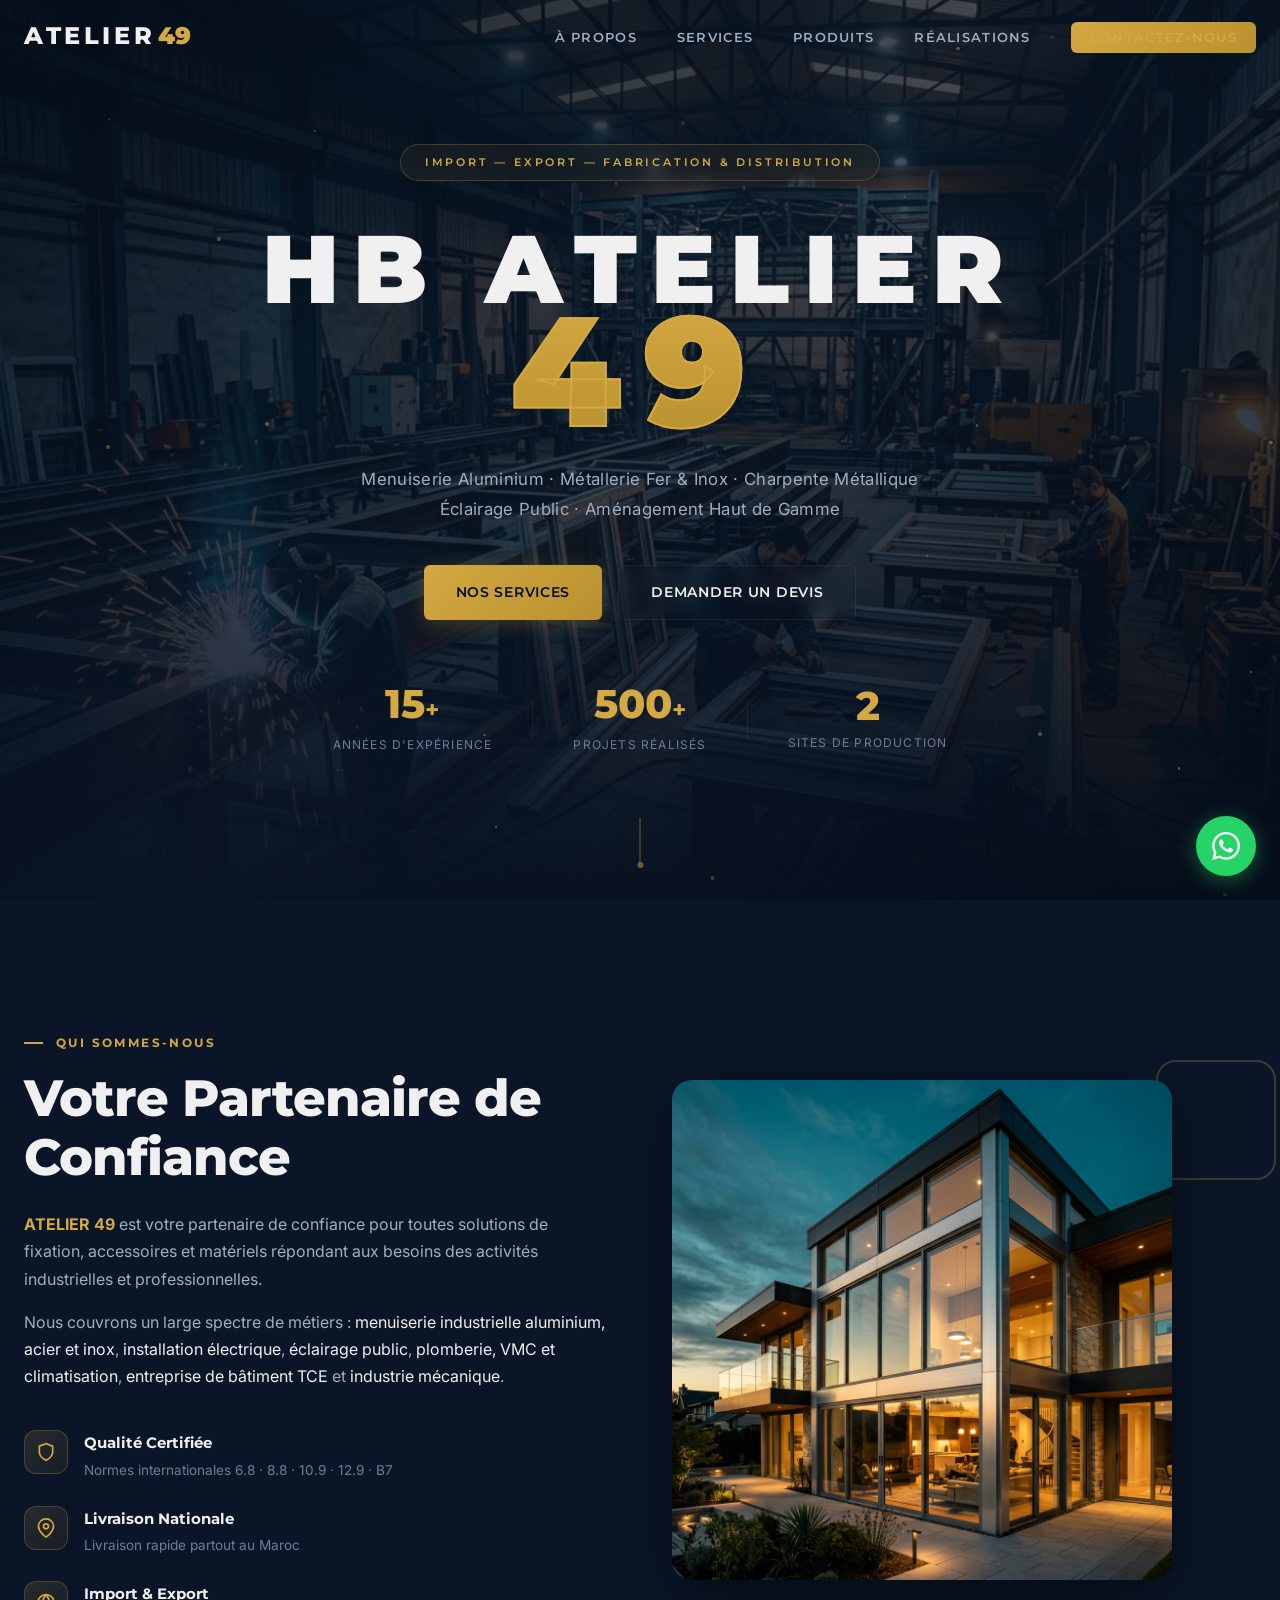
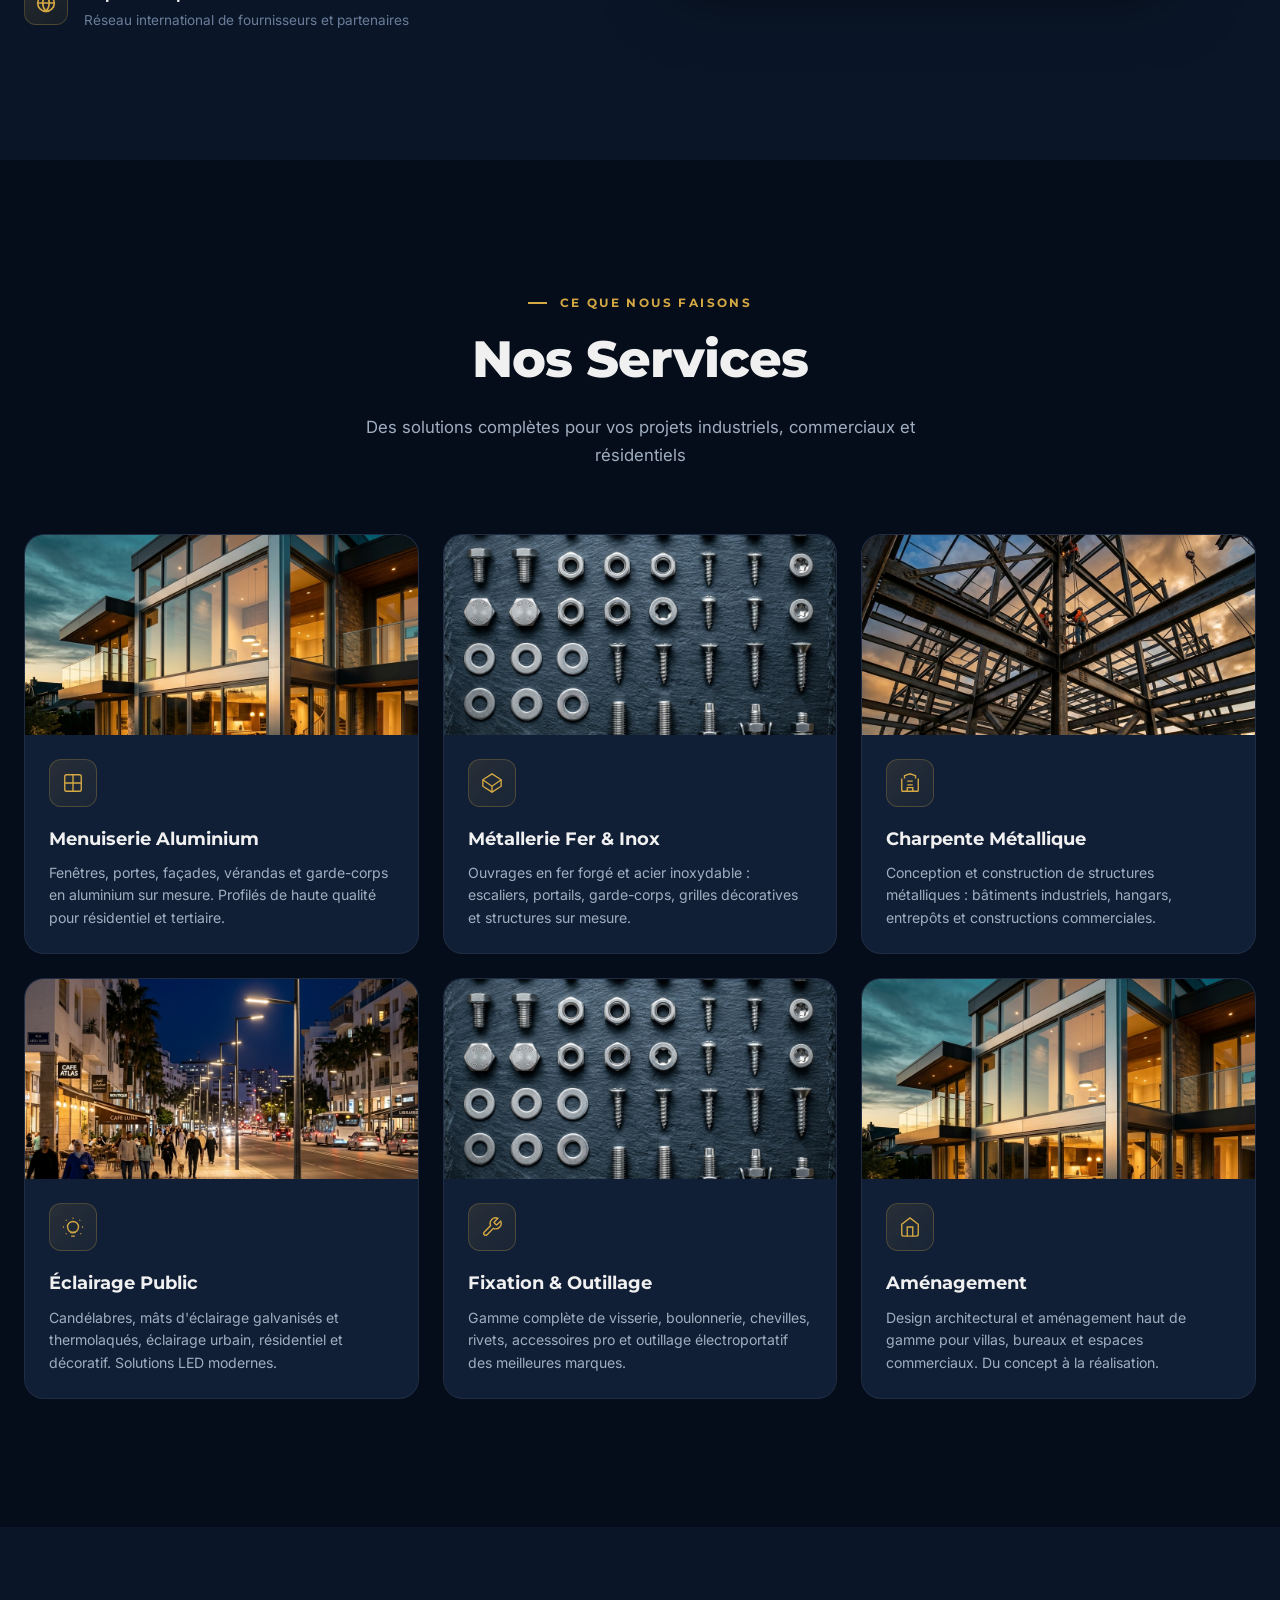
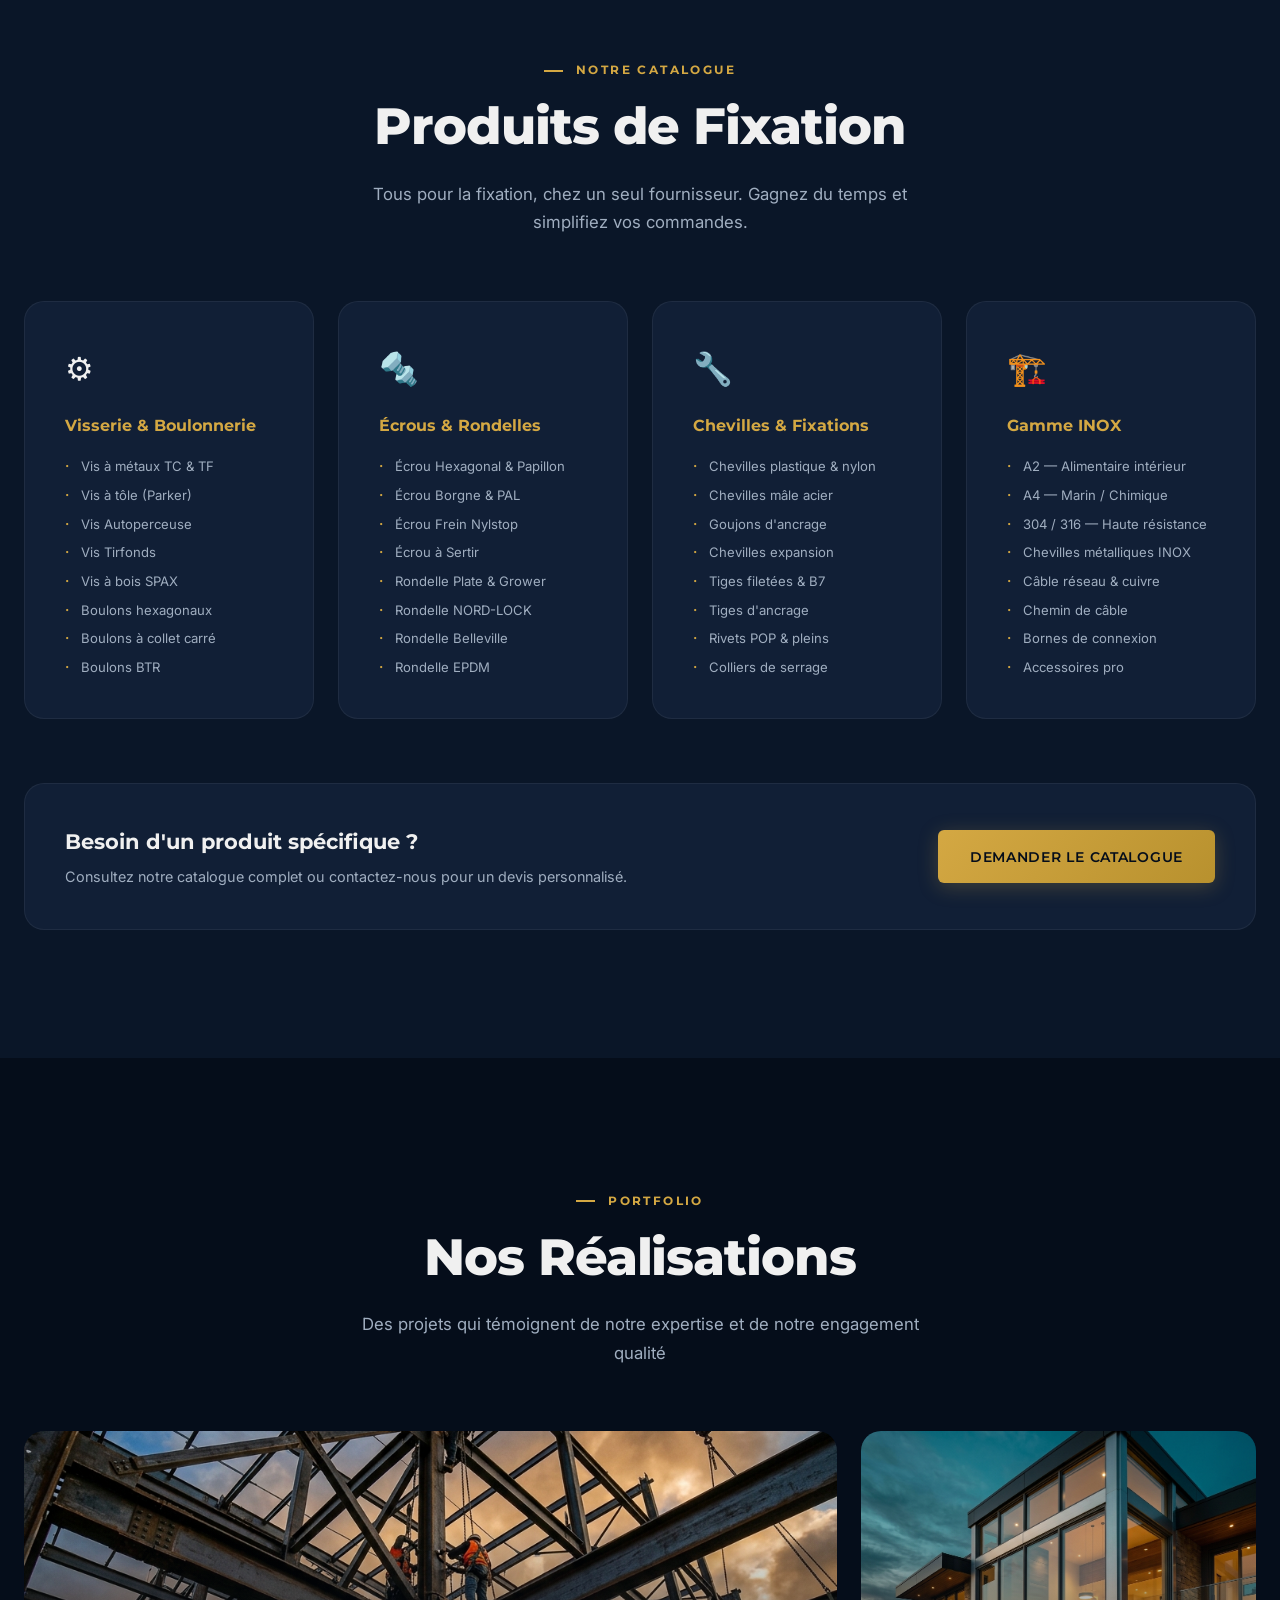
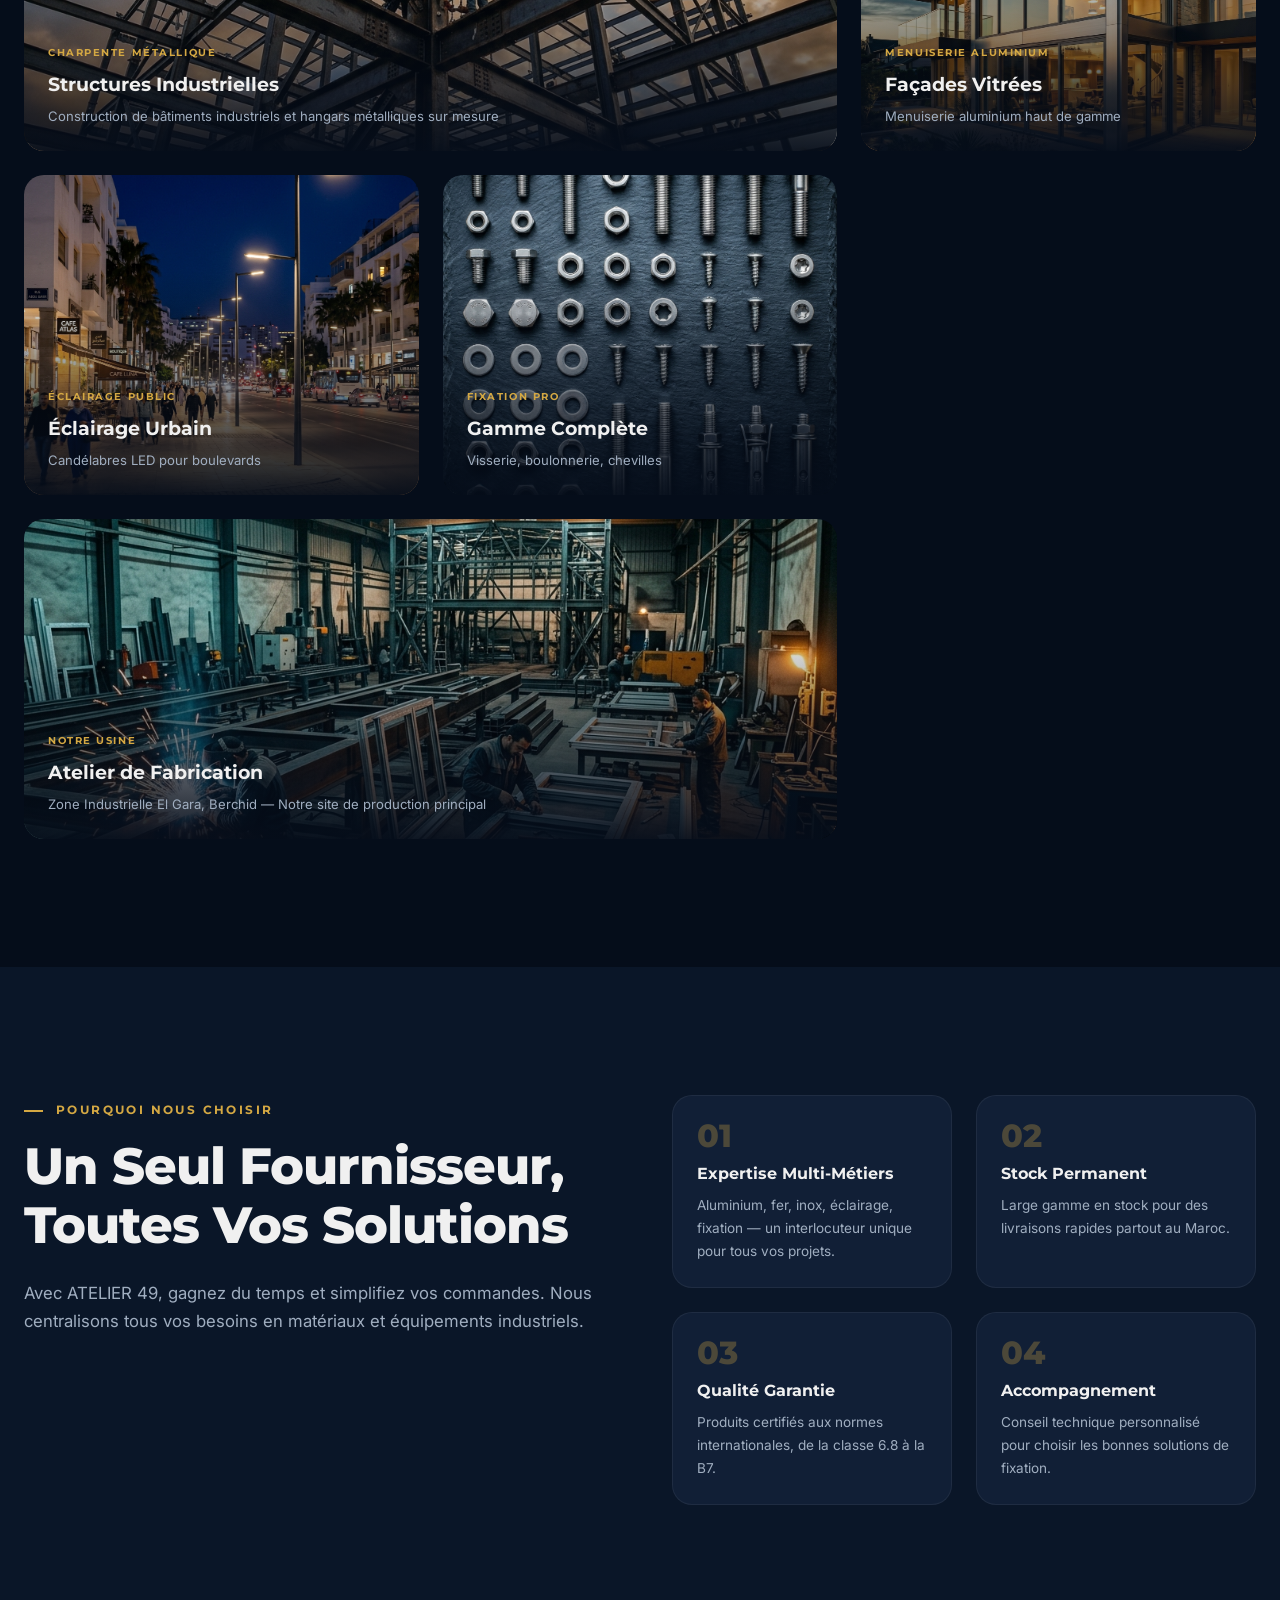
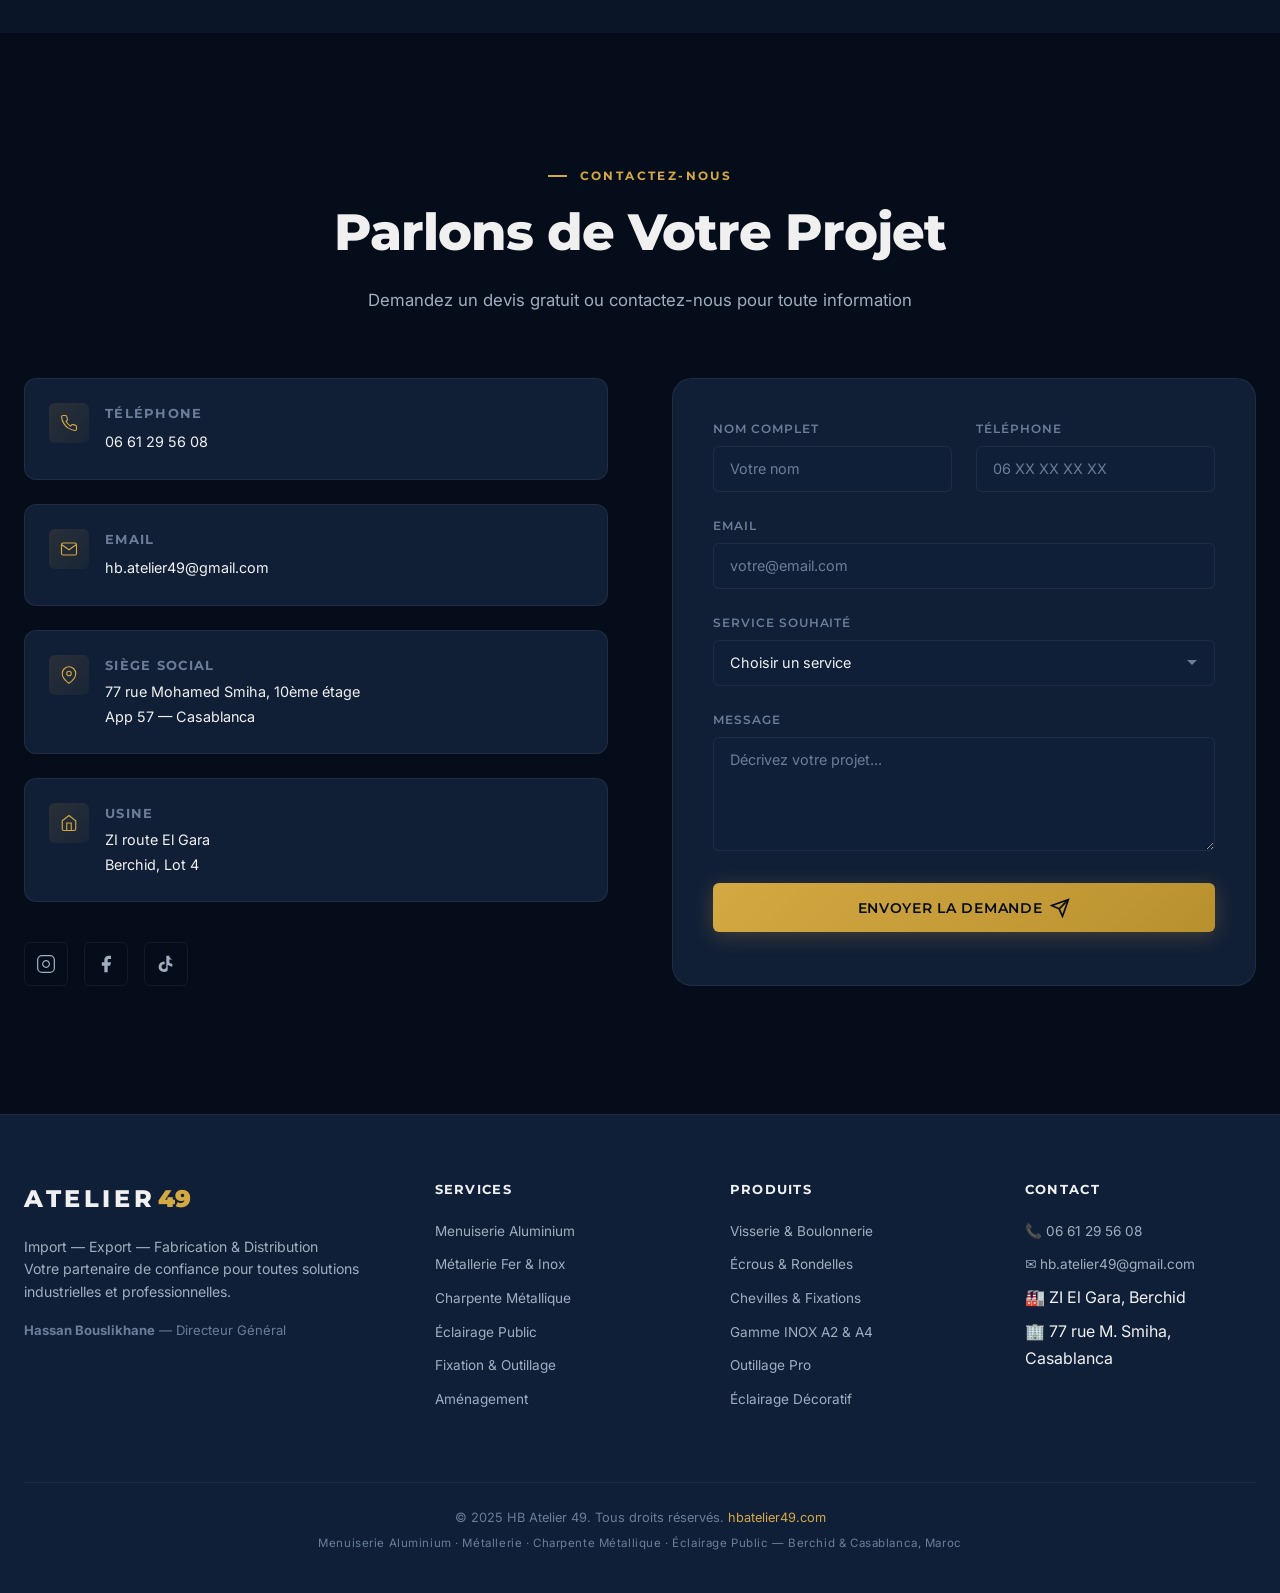
==== index.html @ 23f264cf "🚀 Launch HB Atelier 49 — Premium website with full SEO, business cards, and all assets - Complete si" ====
<!DOCTYPE html>
<html lang="fr" dir="ltr">
<head>
    <meta charset="UTF-8">
    <meta name="viewport" content="width=device-width, initial-scale=1.0">
    
    <!-- Primary Meta Tags -->
    <title>HB Atelier 49 | Menuiserie Aluminium & Métallerie — Berchid & Casablanca, Maroc</title>
    <meta name="description" content="HB Atelier 49 : expert en menuiserie aluminium, métallerie fer & inox, charpente métallique, éclairage public, accessoires de fixation et aménagement haut de gamme. Import-Export. Berchid & Casablanca, Maroc.">
    <meta name="keywords" content="menuiserie aluminium Maroc, métallerie Casablanca, charpente métallique Berchid, éclairage public Maroc, accessoires fixation, fer forgé, inox, aménagement intérieur, import export métallurgie">
    <meta name="author" content="HB Atelier 49">
    <meta name="robots" content="index, follow">
    <link rel="canonical" href="https://hbatelier49.com/">
    
    <!-- Open Graph / Facebook -->
    <meta property="og:type" content="website">
    <meta property="og:url" content="https://hbatelier49.com/">
    <meta property="og:title" content="HB Atelier 49 | Menuiserie Aluminium & Métallerie au Maroc">
    <meta property="og:description" content="Expert en menuiserie aluminium, métallerie fer & inox, charpente métallique et éclairage public. Berchid & Casablanca, Maroc.">
    <meta property="og:image" content="https://hbatelier49.com/assets/images/hero-metalwork.png">
    <meta property="og:image:width" content="1200">
    <meta property="og:image:height" content="630">
    <meta property="og:site_name" content="HB Atelier 49">
    <meta property="og:locale" content="fr_MA">

    <!-- Twitter / X -->
    <meta name="twitter:card" content="summary_large_image">
    <meta name="twitter:title" content="HB Atelier 49 | Menuiserie Aluminium & Métallerie au Maroc">
    <meta name="twitter:description" content="Expert en menuiserie aluminium, métallerie fer & inox, charpente métallique et éclairage public.">
    <meta name="twitter:image" content="https://hbatelier49.com/assets/images/hero-metalwork.png">
    
    <!-- Theme Color -->
    <meta name="theme-color" content="#0a1628">
    
    <!-- Favicon -->
    <link rel="icon" type="image/svg+xml" href="assets/favicon.svg">
    
    <!-- Google Fonts -->
    <link rel="preconnect" href="https://fonts.googleapis.com">
    <link rel="preconnect" href="https://fonts.gstatic.com" crossorigin>
    <link href="https://fonts.googleapis.com/css2?family=Montserrat:wght@300;400;500;600;700;800;900&family=Inter:wght@300;400;500;600&display=swap" rel="stylesheet">
    
    <!-- Stylesheet -->
    <link rel="stylesheet" href="styles.css">

    <!-- Structured Data - LocalBusiness -->
    <script type="application/ld+json">
    {
        "@context": "https://schema.org",
        "@type": "LocalBusiness",
        "name": "HB Atelier 49",
        "alternateName": "Atelier 49",
        "image": "https://hbatelier49.com/assets/images/hero-metalwork.png",
        "url": "https://hbatelier49.com",
        "telephone": "+212661295608",
        "email": "hb.atelier49@gmail.com",
        "description": "Menuiserie aluminium, métallerie fer & inox, charpente métallique, éclairage public et aménagement haut de gamme à Berchid et Casablanca, Maroc.",
        "address": [{
            "@type": "PostalAddress",
            "streetAddress": "ZI route El Gara, Lot 4",
            "addressLocality": "Berchid",
            "addressRegion": "Casablanca-Settat",
            "addressCountry": "MA"
        }, {
            "@type": "PostalAddress",
            "streetAddress": "77 rue Mohamed Smiha, 10ème étage, App 57",
            "addressLocality": "Casablanca",
            "addressRegion": "Casablanca-Settat",
            "addressCountry": "MA"
        }],
        "areaServed": [
            {"@type": "City", "name": "Berchid"},
            {"@type": "City", "name": "Casablanca"},
            {"@type": "Country", "name": "Morocco"}
        ],
        "hasOfferCatalog": {
            "@type": "OfferCatalog",
            "name": "Services",
            "itemListElement": [
                {"@type": "Service", "name": "Menuiserie Aluminium", "description": "Fabrication et installation de fenêtres, portes, façades et vérandas en aluminium sur mesure."},
                {"@type": "Service", "name": "Métallerie Fer & Inox", "description": "Ouvrages en fer forgé et acier inoxydable : garde-corps, portails, escaliers, décoration."},
                {"@type": "Service", "name": "Charpente Métallique", "description": "Conception et construction de structures métalliques industrielles et commerciales."},
                {"@type": "Service", "name": "Éclairage Public", "description": "Fabrication et installation de mâts, candélabres et solutions d'éclairage urbain."},
                {"@type": "Service", "name": "Accessoires de Fixation", "description": "Import et distribution d'accessoires de fixation métalliques professionnels."},
                {"@type": "Service", "name": "Aménagement Intérieur", "description": "Design architectural et aménagement haut de gamme pour espaces professionnels et résidentiels."}
            ]
        },
        "priceRange": "$$",
        "currenciesAccepted": "MAD",
        "sameAs": [
            "https://www.instagram.com/atelier49",
            "https://www.facebook.com/atelier49",
            "https://www.tiktok.com/@atelier49"
        ]
    }
    </script>
</head>
<body>
    <!-- Preloader -->
    <div id="preloader" class="preloader">
        <div class="preloader-inner">
            <div class="preloader-logo">ATELIER <span>49</span></div>
            <div class="preloader-bar"><div class="preloader-bar-fill"></div></div>
        </div>
    </div>

    <!-- Navigation -->
    <header id="header" class="header">
        <nav class="nav" aria-label="Navigation principale">
            <a href="#hero" class="nav-logo" aria-label="HB Atelier 49 - Accueil">
                <span class="logo-text">ATELIER</span><span class="logo-accent">49</span>
            </a>
            <ul class="nav-links" id="navLinks">
                <li><a href="#about" class="nav-link">À Propos</a></li>
                <li><a href="#services" class="nav-link">Services</a></li>
                <li><a href="#products" class="nav-link">Produits</a></li>
                <li><a href="#projects" class="nav-link">Réalisations</a></li>
                <li><a href="#contact" class="nav-link nav-link--cta">Contactez-Nous</a></li>
            </ul>
            <button class="nav-toggle" id="navToggle" aria-label="Ouvrir le menu" aria-expanded="false">
                <span></span><span></span><span></span>
            </button>
        </nav>
    </header>

    <!-- Hero Section -->
    <section id="hero" class="hero">
        <div class="hero-bg">
            <img src="assets/images/hero-metalwork.png" alt="Atelier de fabrication métallique HB Atelier 49 à Berchid, Maroc" loading="eager" fetchpriority="high" width="1024" height="1024">
            <div class="hero-overlay"></div>
        </div>
        <div class="hero-particles" id="particles"></div>
        <div class="hero-content">
            <div class="hero-badge reveal-up">Import — Export — Fabrication & Distribution</div>
            <h1 class="hero-title">
                <span class="hero-title-line reveal-up" style="--delay: 0.1s">HB ATELIER</span>
                <span class="hero-title-line hero-title-accent reveal-up" style="--delay: 0.2s">49</span>
            </h1>
            <p class="hero-subtitle reveal-up" style="--delay: 0.3s">
                Menuiserie Aluminium · Métallerie Fer & Inox · Charpente Métallique<br>
                Éclairage Public · Aménagement Haut de Gamme
            </p>
            <div class="hero-cta reveal-up" style="--delay: 0.4s">
                <a href="#services" class="btn btn-primary" id="cta-services">Nos Services</a>
                <a href="#contact" class="btn btn-outline" id="cta-devis">Demander un Devis</a>
            </div>
            <div class="hero-stats reveal-up" style="--delay: 0.5s">
                <div class="stat">
                    <span class="stat-number" data-count="15">0</span><span class="stat-suffix">+</span>
                    <span class="stat-label">Années d'Expérience</span>
                </div>
                <div class="stat-divider"></div>
                <div class="stat">
                    <span class="stat-number" data-count="500">0</span><span class="stat-suffix">+</span>
                    <span class="stat-label">Projets Réalisés</span>
                </div>
                <div class="stat-divider"></div>
                <div class="stat">
                    <span class="stat-number" data-count="2">0</span>
                    <span class="stat-label">Sites de Production</span>
                </div>
            </div>
        </div>
        <a href="#about" class="hero-scroll" aria-label="Défiler vers le bas">
            <div class="hero-scroll-line"></div>
        </a>
    </section>

    <!-- About Section -->
    <section id="about" class="section about">
        <div class="container">
            <div class="about-grid">
                <div class="about-content reveal-left">
                    <span class="section-label">Qui Sommes-Nous</span>
                    <h2 class="section-title">Votre Partenaire de Confiance</h2>
                    <p class="about-text">
                        <strong>ATELIER 49</strong> est votre partenaire de confiance pour toutes solutions de fixation, 
                        accessoires et matériels répondant aux besoins des activités industrielles et professionnelles.
                    </p>
                    <p class="about-text">
                        Nous couvrons un large spectre de métiers : <em>menuiserie industrielle aluminium, acier et inox</em>, 
                        <em>installation électrique</em>, <em>éclairage public</em>, <em>plomberie, VMC et climatisation</em>, 
                        <em>entreprise de bâtiment TCE</em> et <em>industrie mécanique</em>.
                    </p>
                    <div class="about-features">
                        <div class="about-feature">
                            <div class="about-feature-icon">
                                <svg viewBox="0 0 24 24" fill="none" stroke="currentColor" stroke-width="2"><path d="M12 22s8-4 8-10V5l-8-3-8 3v7c0 6 8 10 8 10z"></path></svg>
                            </div>
                            <div>
                                <h3>Qualité Certifiée</h3>
                                <p>Normes internationales 6.8 · 8.8 · 10.9 · 12.9 · B7</p>
                            </div>
                        </div>
                        <div class="about-feature">
                            <div class="about-feature-icon">
                                <svg viewBox="0 0 24 24" fill="none" stroke="currentColor" stroke-width="2"><path d="M21 10c0 7-9 13-9 13s-9-6-9-13a9 9 0 0118 0z"></path><circle cx="12" cy="10" r="3"></circle></svg>
                            </div>
                            <div>
                                <h3>Livraison Nationale</h3>
                                <p>Livraison rapide partout au Maroc</p>
                            </div>
                        </div>
                        <div class="about-feature">
                            <div class="about-feature-icon">
                                <svg viewBox="0 0 24 24" fill="none" stroke="currentColor" stroke-width="2"><circle cx="12" cy="12" r="10"></circle><path d="M2 12h20M12 2a15.3 15.3 0 014 10 15.3 15.3 0 01-4 10 15.3 15.3 0 01-4-10 15.3 15.3 0 014-10z"></path></svg>
                            </div>
                            <div>
                                <h3>Import & Export</h3>
                                <p>Réseau international de fournisseurs et partenaires</p>
                            </div>
                        </div>
                    </div>
                </div>
                <div class="about-visual reveal-right">
                    <div class="about-image-stack">
                        <img src="assets/images/amenagement-luxury.png" alt="Menuiserie aluminium moderne - façade vitrée haut de gamme" loading="lazy" width="500" height="500">
                        <div class="about-image-accent"></div>
                    </div>
                </div>
            </div>
        </div>
    </section>

    <!-- Services Section -->
    <section id="services" class="section services">
        <div class="container">
            <div class="section-header reveal-up">
                <span class="section-label">Ce Que Nous Faisons</span>
                <h2 class="section-title">Nos Services</h2>
                <p class="section-desc">Des solutions complètes pour vos projets industriels, commerciaux et résidentiels</p>
            </div>
            <div class="services-grid">
                <article class="service-card reveal-up" style="--delay: 0s">
                    <div class="service-card-image">
                        <img src="assets/images/amenagement-luxury.png" alt="Menuiserie aluminium sur mesure - fenêtres et portes" loading="lazy" width="400" height="300">
                    </div>
                    <div class="service-card-content">
                        <div class="service-card-icon">
                            <svg viewBox="0 0 24 24" fill="none" stroke="currentColor" stroke-width="1.5"><rect x="3" y="3" width="18" height="18" rx="2"></rect><line x1="3" y1="12" x2="21" y2="12"></line><line x1="12" y1="3" x2="12" y2="21"></line></svg>
                        </div>
                        <h3>Menuiserie Aluminium</h3>
                        <p>Fenêtres, portes, façades, vérandas et garde-corps en aluminium sur mesure. Profilés de haute qualité pour résidentiel et tertiaire.</p>
                    </div>
                </article>
                <article class="service-card reveal-up" style="--delay: 0.1s">
                    <div class="service-card-image">
                        <img src="assets/images/fixation-hardware.png" alt="Métallerie fer forgé et inox - ouvrages sur mesure" loading="lazy" width="400" height="300">
                    </div>
                    <div class="service-card-content">
                        <div class="service-card-icon">
                            <svg viewBox="0 0 24 24" fill="none" stroke="currentColor" stroke-width="1.5"><polygon points="12 2 22 8.5 22 15.5 12 22 2 15.5 2 8.5 12 2"></polygon><line x1="12" y1="22" x2="12" y2="15.5"></line><polyline points="22 8.5 12 15.5 2 8.5"></polyline></svg>
                        </div>
                        <h3>Métallerie Fer & Inox</h3>
                        <p>Ouvrages en fer forgé et acier inoxydable : escaliers, portails, garde-corps, grilles décoratives et structures sur mesure.</p>
                    </div>
                </article>
                <article class="service-card reveal-up" style="--delay: 0.2s">
                    <div class="service-card-image">
                        <img src="assets/images/charpente-steel.png" alt="Charpente métallique industrielle et commerciale" loading="lazy" width="400" height="300">
                    </div>
                    <div class="service-card-content">
                        <div class="service-card-icon">
                            <svg viewBox="0 0 24 24" fill="none" stroke="currentColor" stroke-width="1.5"><path d="M3 21h18M3 7v14M21 7v14M6 7V4l6-2 6 2v3M9 21v-4h6v4M9 10h6M9 14h6"></path></svg>
                        </div>
                        <h3>Charpente Métallique</h3>
                        <p>Conception et construction de structures métalliques : bâtiments industriels, hangars, entrepôts et constructions commerciales.</p>
                    </div>
                </article>
                <article class="service-card reveal-up" style="--delay: 0.3s">
                    <div class="service-card-image">
                        <img src="assets/images/eclairage-public.png" alt="Éclairage public LED et candélabres urbains" loading="lazy" width="400" height="300">
                    </div>
                    <div class="service-card-content">
                        <div class="service-card-icon">
                            <svg viewBox="0 0 24 24" fill="none" stroke="currentColor" stroke-width="1.5"><path d="M9 18h6M10 22h4M12 2v1M4.22 4.22l.71.71M1 12h1M4.22 19.78l.71-.71M20.78 19.78l-.71-.71M23 12h-1M19.78 4.22l-.71.71"></path><path d="M18 12a6 6 0 11-12 0 6 6 0 0112 0z"></path></svg>
                        </div>
                        <h3>Éclairage Public</h3>
                        <p>Candélabres, mâts d'éclairage galvanisés et thermolaqués, éclairage urbain, résidentiel et décoratif. Solutions LED modernes.</p>
                    </div>
                </article>
                <article class="service-card reveal-up" style="--delay: 0.4s">
                    <div class="service-card-image">
                        <img src="assets/images/fixation-hardware.png" alt="Accessoires de fixation professionnels - visserie boulonnerie" loading="lazy" width="400" height="300">
                    </div>
                    <div class="service-card-content">
                        <div class="service-card-icon">
                            <svg viewBox="0 0 24 24" fill="none" stroke="currentColor" stroke-width="1.5"><path d="M14.7 6.3a1 1 0 000 1.4l1.6 1.6a1 1 0 001.4 0l3.77-3.77a6 6 0 01-7.94 7.94l-6.91 6.91a2.12 2.12 0 01-3-3l6.91-6.91a6 6 0 017.94-7.94l-3.76 3.76z"></path></svg>
                        </div>
                        <h3>Fixation & Outillage</h3>
                        <p>Gamme complète de visserie, boulonnerie, chevilles, rivets, accessoires pro et outillage électroportatif des meilleures marques.</p>
                    </div>
                </article>
                <article class="service-card reveal-up" style="--delay: 0.5s">
                    <div class="service-card-image">
                        <img src="assets/images/amenagement-luxury.png" alt="Aménagement intérieur haut de gamme et design architectural" loading="lazy" width="400" height="300">
                    </div>
                    <div class="service-card-content">
                        <div class="service-card-icon">
                            <svg viewBox="0 0 24 24" fill="none" stroke="currentColor" stroke-width="1.5"><path d="M3 9l9-7 9 7v11a2 2 0 01-2 2H5a2 2 0 01-2-2z"></path><polyline points="9 22 9 12 15 12 15 22"></polyline></svg>
                        </div>
                        <h3>Aménagement</h3>
                        <p>Design architectural et aménagement haut de gamme pour villas, bureaux et espaces commerciaux. Du concept à la réalisation.</p>
                    </div>
                </article>
            </div>
        </div>
    </section>

    <!-- Products Marquee -->
    <section id="products" class="section products">
        <div class="container">
            <div class="section-header reveal-up">
                <span class="section-label">Notre Catalogue</span>
                <h2 class="section-title">Produits de Fixation</h2>
                <p class="section-desc">Tous pour la fixation, chez un seul fournisseur. Gagnez du temps et simplifiez vos commandes.</p>
            </div>
        </div>
        <div class="products-showcase">
            <div class="products-categories reveal-up">
                <div class="product-category">
                    <div class="product-category-icon">⚙️</div>
                    <h3>Visserie & Boulonnerie</h3>
                    <ul>
                        <li>Vis à métaux TC & TF</li>
                        <li>Vis à tôle (Parker)</li>
                        <li>Vis Autoperceuse</li>
                        <li>Vis Tirfonds</li>
                        <li>Vis à bois SPAX</li>
                        <li>Boulons hexagonaux</li>
                        <li>Boulons à collet carré</li>
                        <li>Boulons BTR</li>
                    </ul>
                </div>
                <div class="product-category">
                    <div class="product-category-icon">🔩</div>
                    <h3>Écrous & Rondelles</h3>
                    <ul>
                        <li>Écrou Hexagonal & Papillon</li>
                        <li>Écrou Borgne & PAL</li>
                        <li>Écrou Frein Nylstop</li>
                        <li>Écrou à Sertir</li>
                        <li>Rondelle Plate & Grower</li>
                        <li>Rondelle NORD-LOCK</li>
                        <li>Rondelle Belleville</li>
                        <li>Rondelle EPDM</li>
                    </ul>
                </div>
                <div class="product-category">
                    <div class="product-category-icon">🔧</div>
                    <h3>Chevilles & Fixations</h3>
                    <ul>
                        <li>Chevilles plastique & nylon</li>
                        <li>Chevilles mâle acier</li>
                        <li>Goujons d'ancrage</li>
                        <li>Chevilles expansion</li>
                        <li>Tiges filetées & B7</li>
                        <li>Tiges d'ancrage</li>
                        <li>Rivets POP & pleins</li>
                        <li>Colliers de serrage</li>
                    </ul>
                </div>
                <div class="product-category">
                    <div class="product-category-icon">🏗️</div>
                    <h3>Gamme INOX</h3>
                    <ul>
                        <li>A2 — Alimentaire intérieur</li>
                        <li>A4 — Marin / Chimique</li>
                        <li>304 / 316 — Haute résistance</li>
                        <li>Chevilles métalliques INOX</li>
                        <li>Câble réseau & cuivre</li>
                        <li>Chemin de câble</li>
                        <li>Bornes de connexion</li>
                        <li>Accessoires pro</li>
                    </ul>
                </div>
            </div>
        </div>
        <div class="container">
            <div class="products-cta reveal-up">
                <div class="products-cta-content">
                    <h3>Besoin d'un produit spécifique ?</h3>
                    <p>Consultez notre catalogue complet ou contactez-nous pour un devis personnalisé.</p>
                </div>
                <a href="#contact" class="btn btn-primary" id="cta-catalogue">Demander le Catalogue</a>
            </div>
        </div>
    </section>

    <!-- Projects / Gallery Section -->
    <section id="projects" class="section projects-section">
        <div class="container">
            <div class="section-header reveal-up">
                <span class="section-label">Portfolio</span>
                <h2 class="section-title">Nos Réalisations</h2>
                <p class="section-desc">Des projets qui témoignent de notre expertise et de notre engagement qualité</p>
            </div>
            <div class="projects-grid">
                <div class="project-card project-card--large reveal-up" style="--delay: 0s">
                    <img src="assets/images/charpente-steel.png" alt="Construction de charpente métallique industrielle à Berchid" loading="lazy" width="600" height="400">
                    <div class="project-card-overlay">
                        <span class="project-card-tag">Charpente Métallique</span>
                        <h3>Structures Industrielles</h3>
                        <p>Construction de bâtiments industriels et hangars métalliques sur mesure</p>
                    </div>
                </div>
                <div class="project-card reveal-up" style="--delay: 0.1s">
                    <img src="assets/images/amenagement-luxury.png" alt="Façade aluminium vitré pour villa moderne" loading="lazy" width="400" height="400">
                    <div class="project-card-overlay">
                        <span class="project-card-tag">Menuiserie Aluminium</span>
                        <h3>Façades Vitrées</h3>
                        <p>Menuiserie aluminium haut de gamme</p>
                    </div>
                </div>
                <div class="project-card reveal-up" style="--delay: 0.2s">
                    <img src="assets/images/eclairage-public.png" alt="Installation éclairage public LED urbain au Maroc" loading="lazy" width="400" height="400">
                    <div class="project-card-overlay">
                        <span class="project-card-tag">Éclairage Public</span>
                        <h3>Éclairage Urbain</h3>
                        <p>Candélabres LED pour boulevards</p>
                    </div>
                </div>
                <div class="project-card reveal-up" style="--delay: 0.3s">
                    <img src="assets/images/fixation-hardware.png" alt="Gamme complète de fixation métallique professionnelle" loading="lazy" width="400" height="400">
                    <div class="project-card-overlay">
                        <span class="project-card-tag">Fixation Pro</span>
                        <h3>Gamme Complète</h3>
                        <p>Visserie, boulonnerie, chevilles</p>
                    </div>
                </div>
                <div class="project-card project-card--large reveal-up" style="--delay: 0.4s">
                    <img src="assets/images/hero-metalwork.png" alt="Atelier de fabrication métallique et menuiserie aluminium" loading="lazy" width="600" height="400">
                    <div class="project-card-overlay">
                        <span class="project-card-tag">Notre Usine</span>
                        <h3>Atelier de Fabrication</h3>
                        <p>Zone Industrielle El Gara, Berchid — Notre site de production principal</p>
                    </div>
                </div>
            </div>
        </div>
    </section>

    <!-- Trust / Why Us Section -->
    <section class="section why-us">
        <div class="container">
            <div class="why-us-grid">
                <div class="why-us-content reveal-left">
                    <span class="section-label">Pourquoi Nous Choisir</span>
                    <h2 class="section-title">Un Seul Fournisseur,<br>Toutes Vos Solutions</h2>
                    <p class="section-desc">Avec ATELIER 49, gagnez du temps et simplifiez vos commandes. Nous centralisons tous vos besoins en matériaux et équipements industriels.</p>
                </div>
                <div class="why-us-cards reveal-right">
                    <div class="why-card">
                        <span class="why-card-number">01</span>
                        <h3>Expertise Multi-Métiers</h3>
                        <p>Aluminium, fer, inox, éclairage, fixation — un interlocuteur unique pour tous vos projets.</p>
                    </div>
                    <div class="why-card">
                        <span class="why-card-number">02</span>
                        <h3>Stock Permanent</h3>
                        <p>Large gamme en stock pour des livraisons rapides partout au Maroc.</p>
                    </div>
                    <div class="why-card">
                        <span class="why-card-number">03</span>
                        <h3>Qualité Garantie</h3>
                        <p>Produits certifiés aux normes internationales, de la classe 6.8 à la B7.</p>
                    </div>
                    <div class="why-card">
                        <span class="why-card-number">04</span>
                        <h3>Accompagnement</h3>
                        <p>Conseil technique personnalisé pour choisir les bonnes solutions de fixation.</p>
                    </div>
                </div>
            </div>
        </div>
    </section>

    <!-- Contact Section -->
    <section id="contact" class="section contact">
        <div class="container">
            <div class="section-header reveal-up">
                <span class="section-label">Contactez-Nous</span>
                <h2 class="section-title">Parlons de Votre Projet</h2>
                <p class="section-desc">Demandez un devis gratuit ou contactez-nous pour toute information</p>
            </div>
            <div class="contact-grid">
                <div class="contact-info reveal-left">
                    <div class="contact-card">
                        <div class="contact-card-icon">
                            <svg viewBox="0 0 24 24" fill="none" stroke="currentColor" stroke-width="1.5"><path d="M22 16.92v3a2 2 0 01-2.18 2 19.79 19.79 0 01-8.63-3.07 19.5 19.5 0 01-6-6 19.79 19.79 0 01-3.07-8.67A2 2 0 014.11 2h3a2 2 0 012 1.72c.127.96.361 1.903.7 2.81a2 2 0 01-.45 2.11L8.09 9.91a16 16 0 006 6l1.27-1.27a2 2 0 012.11-.45c.907.339 1.85.573 2.81.7A2 2 0 0122 16.92z"></path></svg>
                        </div>
                        <div>
                            <h3>Téléphone</h3>
                            <a href="tel:+212661295608">06 61 29 56 08</a>
                        </div>
                    </div>
                    <div class="contact-card">
                        <div class="contact-card-icon">
                            <svg viewBox="0 0 24 24" fill="none" stroke="currentColor" stroke-width="1.5"><path d="M4 4h16c1.1 0 2 .9 2 2v12c0 1.1-.9 2-2 2H4c-1.1 0-2-.9-2-2V6c0-1.1.9-2 2-2z"></path><polyline points="22,6 12,13 2,6"></polyline></svg>
                        </div>
                        <div>
                            <h3>Email</h3>
                            <a href="mailto:hb.atelier49@gmail.com">hb.atelier49@gmail.com</a>
                        </div>
                    </div>
                    <div class="contact-card">
                        <div class="contact-card-icon">
                            <svg viewBox="0 0 24 24" fill="none" stroke="currentColor" stroke-width="1.5"><path d="M21 10c0 7-9 13-9 13s-9-6-9-13a9 9 0 0118 0z"></path><circle cx="12" cy="10" r="3"></circle></svg>
                        </div>
                        <div>
                            <h3>Siège Social</h3>
                            <address>77 rue Mohamed Smiha, 10ème étage<br>App 57 — Casablanca</address>
                        </div>
                    </div>
                    <div class="contact-card">
                        <div class="contact-card-icon">
                            <svg viewBox="0 0 24 24" fill="none" stroke="currentColor" stroke-width="1.5"><path d="M3 9l9-7 9 7v11a2 2 0 01-2 2H5a2 2 0 01-2-2z"></path><polyline points="9 22 9 12 15 12 15 22"></polyline></svg>
                        </div>
                        <div>
                            <h3>Usine</h3>
                            <address>ZI route El Gara<br>Berchid, Lot 4</address>
                        </div>
                    </div>
                    <div class="contact-socials">
                        <a href="https://www.instagram.com/atelier49" target="_blank" rel="noopener noreferrer" aria-label="Instagram" class="social-link">
                            <svg viewBox="0 0 24 24" fill="none" stroke="currentColor" stroke-width="1.5"><rect x="2" y="2" width="20" height="20" rx="5"></rect><path d="M16 11.37A4 4 0 1112.63 8 4 4 0 0116 11.37z"></path><line x1="17.5" y1="6.5" x2="17.51" y2="6.5"></line></svg>
                        </a>
                        <a href="https://www.facebook.com/atelier49" target="_blank" rel="noopener noreferrer" aria-label="Facebook" class="social-link">
                            <svg viewBox="0 0 24 24" fill="currentColor"><path d="M18 2h-3a5 5 0 00-5 5v3H7v4h3v8h4v-8h3l1-4h-4V7a1 1 0 011-1h3z"></path></svg>
                        </a>
                        <a href="https://www.tiktok.com/@atelier49" target="_blank" rel="noopener noreferrer" aria-label="TikTok" class="social-link">
                            <svg viewBox="0 0 24 24" fill="currentColor"><path d="M19.59 6.69a4.83 4.83 0 01-3.77-4.25V2h-3.45v13.67a2.89 2.89 0 01-2.88 2.5 2.89 2.89 0 01-2.89-2.88 2.89 2.89 0 012.89-2.89c.28 0 .55.04.81.11v-3.5a6.37 6.37 0 00-.81-.05A6.34 6.34 0 003.15 15.2a6.34 6.34 0 0010.86 4.46V13a8.27 8.27 0 005.58 2.17V11.7a4.83 4.83 0 01-3.56-1.45V6.69h3.56z"></path></svg>
                        </a>
                    </div>
                </div>
                <form class="contact-form reveal-right" id="contactForm" action="#" method="POST">
                    <div class="form-row">
                        <div class="form-group">
                            <label for="form-name">Nom complet</label>
                            <input type="text" id="form-name" name="name" required autocomplete="name" placeholder="Votre nom">
                        </div>
                        <div class="form-group">
                            <label for="form-phone">Téléphone</label>
                            <input type="tel" id="form-phone" name="phone" required autocomplete="tel" placeholder="06 XX XX XX XX">
                        </div>
                    </div>
                    <div class="form-group">
                        <label for="form-email">Email</label>
                        <input type="email" id="form-email" name="email" required autocomplete="email" placeholder="votre@email.com">
                    </div>
                    <div class="form-group">
                        <label for="form-service">Service souhaité</label>
                        <select id="form-service" name="service" required>
                            <option value="" disabled selected>Choisir un service</option>
                            <option value="menuiserie-alu">Menuiserie Aluminium</option>
                            <option value="metallerie">Métallerie Fer & Inox</option>
                            <option value="charpente">Charpente Métallique</option>
                            <option value="eclairage">Éclairage Public</option>
                            <option value="fixation">Accessoires de Fixation</option>
                            <option value="amenagement">Aménagement</option>
                            <option value="autre">Autre</option>
                        </select>
                    </div>
                    <div class="form-group">
                        <label for="form-message">Message</label>
                        <textarea id="form-message" name="message" rows="5" required placeholder="Décrivez votre projet..."></textarea>
                    </div>
                    <button type="submit" class="btn btn-primary btn-full" id="form-submit">
                        <span>Envoyer la Demande</span>
                        <svg viewBox="0 0 24 24" fill="none" stroke="currentColor" stroke-width="2" width="20" height="20"><line x1="22" y1="2" x2="11" y2="13"></line><polygon points="22 2 15 22 11 13 2 9 22 2"></polygon></svg>
                    </button>
                </form>
            </div>
        </div>
    </section>

    <!-- Footer -->
    <footer class="footer">
        <div class="container">
            <div class="footer-grid">
                <div class="footer-brand">
                    <div class="footer-logo">
                        <span class="logo-text">ATELIER</span><span class="logo-accent">49</span>
                    </div>
                    <p>Import — Export — Fabrication & Distribution<br>Votre partenaire de confiance pour toutes solutions industrielles et professionnelles.</p>
                    <p class="footer-director"><strong>Hassan Bouslikhane</strong> — Directeur Général</p>
                </div>
                <div class="footer-links-col">
                    <h4>Services</h4>
                    <ul>
                        <li><a href="#services">Menuiserie Aluminium</a></li>
                        <li><a href="#services">Métallerie Fer & Inox</a></li>
                        <li><a href="#services">Charpente Métallique</a></li>
                        <li><a href="#services">Éclairage Public</a></li>
                        <li><a href="#services">Fixation & Outillage</a></li>
                        <li><a href="#services">Aménagement</a></li>
                    </ul>
                </div>
                <div class="footer-links-col">
                    <h4>Produits</h4>
                    <ul>
                        <li><a href="#products">Visserie & Boulonnerie</a></li>
                        <li><a href="#products">Écrous & Rondelles</a></li>
                        <li><a href="#products">Chevilles & Fixations</a></li>
                        <li><a href="#products">Gamme INOX A2 & A4</a></li>
                        <li><a href="#products">Outillage Pro</a></li>
                        <li><a href="#products">Éclairage Décoratif</a></li>
                    </ul>
                </div>
                <div class="footer-links-col">
                    <h4>Contact</h4>
                    <ul>
                        <li><a href="tel:+212661295608">📞 06 61 29 56 08</a></li>
                        <li><a href="mailto:hb.atelier49@gmail.com">✉️ hb.atelier49@gmail.com</a></li>
                        <li>🏭 ZI El Gara, Berchid</li>
                        <li>🏢 77 rue M. Smiha, Casablanca</li>
                    </ul>
                </div>
            </div>
            <div class="footer-bottom">
                <p>&copy; 2025 HB Atelier 49. Tous droits réservés. <a href="https://hbatelier49.com">hbatelier49.com</a></p>
                <p class="footer-tagline">Menuiserie Aluminium · Métallerie · Charpente Métallique · Éclairage Public — Berchid & Casablanca, Maroc</p>
            </div>
        </div>
    </footer>

    <!-- WhatsApp Float -->
    <a href="https://wa.me/212661295608?text=Bonjour%20Atelier%2049%2C%20je%20souhaite%20un%20renseignement." class="whatsapp-float" target="_blank" rel="noopener noreferrer" aria-label="Contactez-nous sur WhatsApp" id="whatsapp-btn">
        <svg viewBox="0 0 24 24" fill="currentColor" width="28" height="28"><path d="M17.472 14.382c-.297-.149-1.758-.867-2.03-.967-.273-.099-.471-.148-.67.15-.197.297-.767.966-.94 1.164-.173.199-.347.223-.644.075-.297-.15-1.255-.463-2.39-1.475-.883-.788-1.48-1.761-1.653-2.059-.173-.297-.018-.458.13-.606.134-.133.298-.347.446-.52.149-.174.198-.298.298-.497.099-.198.05-.371-.025-.52-.075-.149-.669-1.612-.916-2.207-.242-.579-.487-.5-.669-.51-.173-.008-.371-.01-.57-.01-.198 0-.52.074-.792.372-.272.297-1.04 1.016-1.04 2.479 0 1.462 1.065 2.875 1.213 3.074.149.198 2.096 3.2 5.077 4.487.709.306 1.262.489 1.694.625.712.227 1.36.195 1.871.118.571-.085 1.758-.719 2.006-1.413.248-.694.248-1.289.173-1.413-.074-.124-.272-.198-.57-.347m-5.421 7.403h-.004a9.87 9.87 0 01-5.031-1.378l-.361-.214-3.741.982.998-3.648-.235-.374a9.86 9.86 0 01-1.51-5.26c.001-5.45 4.436-9.884 9.888-9.884 2.64 0 5.122 1.03 6.988 2.898a9.825 9.825 0 012.893 6.994c-.003 5.45-4.437 9.884-9.885 9.884m8.413-18.297A11.815 11.815 0 0012.05 0C5.495 0 .16 5.335.157 11.892c0 2.096.547 4.142 1.588 5.945L.057 24l6.305-1.654a11.882 11.882 0 005.683 1.448h.005c6.554 0 11.89-5.335 11.893-11.893a11.821 11.821 0 00-3.48-8.413z"/></svg>
    </a>

    <script src="script.js"></script>
</body>
</html>
---- styles.css ----
/* ============================================
   HB ATELIER 49 — Design System
   Premium Industrial / Architectural Aesthetic
   ============================================ */

/* --- CSS Custom Properties --- */
:root {
    /* Color Palette — Deep industrial teal/navy with warm gold accents */
    --clr-bg-deep: #050d1a;
    --clr-bg-primary: #0a1628;
    --clr-bg-secondary: #0f1f38;
    --clr-bg-card: #111f36;
    --clr-bg-elevated: #162847;
    
    --clr-accent: #d4a843;
    --clr-accent-light: #e8c76a;
    --clr-accent-glow: rgba(212, 168, 67, 0.25);
    
    --clr-text-primary: #f0f0f0;
    --clr-text-secondary: #a0aec0;
    --clr-text-muted: #6b7d99;
    
    --clr-border: rgba(255, 255, 255, 0.06);
    --clr-border-hover: rgba(212, 168, 67, 0.3);
    
    --clr-glass: rgba(15, 31, 56, 0.65);
    --clr-glass-border: rgba(255, 255, 255, 0.08);
    
    /* Typography */
    --font-heading: 'Montserrat', system-ui, sans-serif;
    --font-body: 'Inter', system-ui, sans-serif;
    
    /* Spacing */
    --space-xs: 0.5rem;
    --space-sm: 1rem;
    --space-md: 1.5rem;
    --space-lg: 2.5rem;
    --space-xl: 4rem;
    --space-2xl: 6rem;
    --space-3xl: 8rem;
    
    /* Border Radius */
    --radius-sm: 6px;
    --radius-md: 12px;
    --radius-lg: 20px;
    --radius-xl: 28px;
    
    /* Transitions */
    --ease-out: cubic-bezier(0.16, 1, 0.3, 1);
    --ease-spring: cubic-bezier(0.34, 1.56, 0.64, 1);
    --duration-fast: 200ms;
    --duration-normal: 400ms;
    --duration-slow: 700ms;
    
    /* Shadows */
    --shadow-sm: 0 2px 8px rgba(0, 0, 0, 0.3);
    --shadow-md: 0 8px 32px rgba(0, 0, 0, 0.4);
    --shadow-lg: 0 16px 64px rgba(0, 0, 0, 0.5);
    --shadow-glow: 0 0 40px var(--clr-accent-glow);
}

/* --- Reset & Base --- */
*, *::before, *::after {
    box-sizing: border-box;
    margin: 0;
    padding: 0;
}

html {
    scroll-behavior: smooth;
    scroll-padding-top: 80px;
}

body {
    font-family: var(--font-body);
    background: var(--clr-bg-deep);
    color: var(--clr-text-primary);
    line-height: 1.7;
    -webkit-font-smoothing: antialiased;
    -moz-osx-font-smoothing: grayscale;
    overflow-x: hidden;
}

img {
    max-width: 100%;
    height: auto;
    display: block;
}

a {
    color: var(--clr-accent);
    text-decoration: none;
    transition: color var(--duration-fast) var(--ease-out);
}

a:hover {
    color: var(--clr-accent-light);
}

ul {
    list-style: none;
}

address {
    font-style: normal;
}

/* --- Utility --- */
.container {
    max-width: 1280px;
    margin: 0 auto;
    padding: 0 var(--space-md);
}

.section {
    padding: var(--space-3xl) 0;
    position: relative;
}

.section-label {
    display: inline-block;
    font-family: var(--font-heading);
    font-size: 0.75rem;
    font-weight: 700;
    letter-spacing: 0.2em;
    text-transform: uppercase;
    color: var(--clr-accent);
    margin-bottom: var(--space-sm);
    position: relative;
    padding-left: 2rem;
}

.section-label::before {
    content: '';
    position: absolute;
    left: 0;
    top: 50%;
    width: 1.2rem;
    height: 2px;
    background: var(--clr-accent);
    transform: translateY(-50%);
}

.section-title {
    font-family: var(--font-heading);
    font-size: clamp(2rem, 4vw, 3.2rem);
    font-weight: 800;
    line-height: 1.15;
    letter-spacing: -0.02em;
    margin-bottom: var(--space-md);
    color: var(--clr-text-primary);
}

.section-header {
    text-align: center;
    max-width: 640px;
    margin: 0 auto var(--space-xl);
}

.section-desc {
    color: var(--clr-text-secondary);
    font-size: 1.05rem;
    max-width: 600px;
    margin: 0 auto;
}

/* --- Buttons --- */
.btn {
    display: inline-flex;
    align-items: center;
    gap: 0.5rem;
    font-family: var(--font-heading);
    font-size: 0.9rem;
    font-weight: 600;
    letter-spacing: 0.05em;
    text-transform: uppercase;
    padding: 0.9rem 2rem;
    border-radius: var(--radius-sm);
    border: none;
    cursor: pointer;
    transition: all var(--duration-normal) var(--ease-out);
    position: relative;
    overflow: hidden;
}

.btn-primary {
    background: linear-gradient(135deg, var(--clr-accent), #b8912e);
    color: var(--clr-bg-deep);
    box-shadow: 0 4px 20px var(--clr-accent-glow);
}

.btn-primary:hover {
    transform: translateY(-2px);
    box-shadow: 0 8px 40px var(--clr-accent-glow);
    color: var(--clr-bg-deep);
}

.btn-outline {
    background: transparent;
    color: var(--clr-text-primary);
    border: 1.5px solid var(--clr-border);
    backdrop-filter: blur(8px);
}

.btn-outline:hover {
    border-color: var(--clr-accent);
    color: var(--clr-accent);
    background: rgba(212, 168, 67, 0.05);
    transform: translateY(-2px);
}

.btn-full {
    width: 100%;
    justify-content: center;
}

/* --- Preloader --- */
.preloader {
    position: fixed;
    inset: 0;
    z-index: 9999;
    background: var(--clr-bg-deep);
    display: flex;
    align-items: center;
    justify-content: center;
    transition: opacity 0.6s ease, visibility 0.6s ease;
}

.preloader.hidden {
    opacity: 0;
    visibility: hidden;
    pointer-events: none;
}

.preloader-inner {
    text-align: center;
}

.preloader-logo {
    font-family: var(--font-heading);
    font-size: 2.5rem;
    font-weight: 900;
    letter-spacing: 0.15em;
    color: var(--clr-text-primary);
    margin-bottom: var(--space-md);
}

.preloader-logo span {
    color: var(--clr-accent);
}

.preloader-bar {
    width: 200px;
    height: 3px;
    background: var(--clr-bg-secondary);
    border-radius: 2px;
    overflow: hidden;
    margin: 0 auto;
}

.preloader-bar-fill {
    width: 0%;
    height: 100%;
    background: linear-gradient(90deg, var(--clr-accent), var(--clr-accent-light));
    border-radius: 2px;
    animation: preloaderFill 1.5s var(--ease-out) forwards;
}

@keyframes preloaderFill {
    to { width: 100%; }
}

/* --- Navigation --- */
.header {
    position: fixed;
    top: 0;
    left: 0;
    right: 0;
    z-index: 1000;
    padding: var(--space-sm) 0;
    transition: all var(--duration-normal) var(--ease-out);
}

.header.scrolled {
    background: var(--clr-glass);
    backdrop-filter: blur(20px) saturate(1.2);
    -webkit-backdrop-filter: blur(20px) saturate(1.2);
    border-bottom: 1px solid var(--clr-glass-border);
    padding: 0.6rem 0;
}

.nav {
    max-width: 1280px;
    margin: 0 auto;
    padding: 0 var(--space-md);
    display: flex;
    align-items: center;
    justify-content: space-between;
}

.nav-logo {
    display: flex;
    align-items: baseline;
    gap: 0.15em;
    text-decoration: none;
}

.logo-text {
    font-family: var(--font-heading);
    font-size: 1.5rem;
    font-weight: 800;
    letter-spacing: 0.15em;
    color: var(--clr-text-primary);
}

.logo-accent {
    font-family: var(--font-heading);
    font-size: 1.5rem;
    font-weight: 900;
    color: var(--clr-accent);
}

.nav-links {
    display: flex;
    align-items: center;
    gap: var(--space-lg);
}

.nav-link {
    font-family: var(--font-heading);
    font-size: 0.8rem;
    font-weight: 600;
    letter-spacing: 0.1em;
    text-transform: uppercase;
    color: var(--clr-text-secondary);
    transition: color var(--duration-fast) var(--ease-out);
    position: relative;
}

.nav-link::after {
    content: '';
    position: absolute;
    bottom: -4px;
    left: 0;
    width: 0;
    height: 2px;
    background: var(--clr-accent);
    transition: width var(--duration-normal) var(--ease-out);
}

.nav-link:hover {
    color: var(--clr-text-primary);
}

.nav-link:hover::after {
    width: 100%;
}

.nav-link--cta {
    color: var(--clr-bg-deep);
    background: linear-gradient(135deg, var(--clr-accent), #b8912e);
    padding: 0.5rem 1.2rem;
    border-radius: var(--radius-sm);
}

.nav-link--cta::after {
    display: none;
}

.nav-link--cta:hover {
    color: var(--clr-bg-deep);
    transform: translateY(-1px);
    box-shadow: 0 4px 16px var(--clr-accent-glow);
}

.nav-toggle {
    display: none;
    flex-direction: column;
    gap: 5px;
    background: none;
    border: none;
    cursor: pointer;
    padding: 4px;
    z-index: 1001;
}

.nav-toggle span {
    width: 24px;
    height: 2px;
    background: var(--clr-text-primary);
    transition: all var(--duration-fast) var(--ease-out);
    border-radius: 2px;
}

.nav-toggle.active span:nth-child(1) { transform: rotate(45deg) translate(5px, 5px); }
.nav-toggle.active span:nth-child(2) { opacity: 0; }
.nav-toggle.active span:nth-child(3) { transform: rotate(-45deg) translate(5px, -5px); }

/* --- Hero --- */
.hero {
    position: relative;
    min-height: 100vh;
    min-height: 100dvh;
    display: flex;
    align-items: center;
    justify-content: center;
    overflow: hidden;
}

.hero-bg {
    position: absolute;
    inset: 0;
}

.hero-bg img {
    width: 100%;
    height: 100%;
    object-fit: cover;
    transform: scale(1.05);
    animation: heroZoom 20s ease-in-out infinite alternate;
}

@keyframes heroZoom {
    from { transform: scale(1.05); }
    to { transform: scale(1.15); }
}

.hero-overlay {
    position: absolute;
    inset: 0;
    background: 
        linear-gradient(135deg, rgba(5, 13, 26, 0.92) 0%, rgba(10, 22, 40, 0.75) 50%, rgba(5, 13, 26, 0.88) 100%),
        linear-gradient(180deg, transparent 60%, var(--clr-bg-deep) 100%);
}

.hero-particles {
    position: absolute;
    inset: 0;
    pointer-events: none;
}

.hero-content {
    position: relative;
    z-index: 2;
    text-align: center;
    padding: var(--space-3xl) var(--space-md);
    max-width: 900px;
}

.hero-badge {
    display: inline-block;
    font-family: var(--font-heading);
    font-size: 0.7rem;
    font-weight: 600;
    letter-spacing: 0.25em;
    text-transform: uppercase;
    color: var(--clr-accent);
    border: 1px solid var(--clr-accent-glow);
    padding: 0.5rem 1.5rem;
    border-radius: 50px;
    margin-bottom: var(--space-lg);
    background: rgba(212, 168, 67, 0.06);
    backdrop-filter: blur(10px);
}

.hero-title {
    font-family: var(--font-heading);
    margin-bottom: var(--space-md);
}

.hero-title-line {
    display: block;
    font-size: clamp(3rem, 8vw, 6rem);
    font-weight: 900;
    letter-spacing: 0.15em;
    line-height: 1;
    color: var(--clr-text-primary);
}

.hero-title-accent {
    font-size: clamp(4rem, 12vw, 10rem);
    color: transparent;
    -webkit-text-stroke: 2px var(--clr-accent);
    background: linear-gradient(180deg, var(--clr-accent) 0%, #b8912e 100%);
    -webkit-background-clip: text;
    background-clip: text;
    line-height: 0.9;
    margin-top: -0.1em;
}

.hero-subtitle {
    font-size: clamp(0.85rem, 1.5vw, 1.05rem);
    color: var(--clr-text-secondary);
    margin-bottom: var(--space-lg);
    line-height: 1.8;
    letter-spacing: 0.02em;
}

.hero-cta {
    display: flex;
    gap: var(--space-sm);
    justify-content: center;
    flex-wrap: wrap;
    margin-bottom: var(--space-xl);
}

.hero-stats {
    display: flex;
    align-items: center;
    justify-content: center;
    gap: var(--space-lg);
    flex-wrap: wrap;
}

.stat {
    text-align: center;
}

.stat-number {
    font-family: var(--font-heading);
    font-size: 2.5rem;
    font-weight: 800;
    color: var(--clr-accent);
    line-height: 1;
}

.stat-suffix {
    font-family: var(--font-heading);
    font-size: 1.5rem;
    font-weight: 700;
    color: var(--clr-accent);
}

.stat-label {
    display: block;
    font-size: 0.75rem;
    color: var(--clr-text-muted);
    text-transform: uppercase;
    letter-spacing: 0.1em;
    margin-top: 0.3rem;
}

.stat-divider {
    width: 1px;
    height: 40px;
    background: var(--clr-border);
}

.hero-scroll {
    position: absolute;
    bottom: 2rem;
    left: 50%;
    transform: translateX(-50%);
    z-index: 3;
}

.hero-scroll-line {
    width: 1px;
    height: 50px;
    background: var(--clr-accent);
    opacity: 0.5;
    animation: scrollPulse 2s ease-in-out infinite;
    position: relative;
}

.hero-scroll-line::before {
    content: '';
    position: absolute;
    bottom: 0;
    left: 50%;
    transform: translateX(-50%);
    width: 6px;
    height: 6px;
    border-radius: 50%;
    background: var(--clr-accent);
    animation: scrollDot 2s ease-in-out infinite;
}

@keyframes scrollPulse {
    0%, 100% { opacity: 0.3; }
    50% { opacity: 0.8; }
}

@keyframes scrollDot {
    0% { bottom: 100%; }
    100% { bottom: 0; }
}

/* --- About Section --- */
.about {
    background: var(--clr-bg-primary);
}

.about-grid {
    display: grid;
    grid-template-columns: 1fr 1fr;
    gap: var(--space-xl);
    align-items: center;
}

.about-text {
    color: var(--clr-text-secondary);
    margin-bottom: var(--space-sm);
    font-size: 1rem;
}

.about-text strong {
    color: var(--clr-accent);
}

.about-text em {
    color: var(--clr-text-primary);
    font-style: normal;
}

.about-features {
    margin-top: var(--space-lg);
    display: flex;
    flex-direction: column;
    gap: var(--space-md);
}

.about-feature {
    display: flex;
    gap: var(--space-sm);
    align-items: flex-start;
}

.about-feature-icon {
    flex-shrink: 0;
    width: 44px;
    height: 44px;
    border-radius: var(--radius-md);
    background: linear-gradient(135deg, rgba(212, 168, 67, 0.15), rgba(212, 168, 67, 0.05));
    border: 1px solid var(--clr-accent-glow);
    display: flex;
    align-items: center;
    justify-content: center;
    color: var(--clr-accent);
}

.about-feature-icon svg {
    width: 20px;
    height: 20px;
}

.about-feature h3 {
    font-family: var(--font-heading);
    font-size: 0.95rem;
    font-weight: 700;
    color: var(--clr-text-primary);
    margin-bottom: 0.15rem;
}

.about-feature p {
    font-size: 0.85rem;
    color: var(--clr-text-muted);
}

.about-visual {
    position: relative;
}

.about-image-stack {
    position: relative;
}

.about-image-stack img {
    border-radius: var(--radius-lg);
    box-shadow: var(--shadow-lg);
}

.about-image-accent {
    position: absolute;
    top: -20px;
    right: -20px;
    width: 120px;
    height: 120px;
    border: 2px solid var(--clr-accent-glow);
    border-radius: var(--radius-lg);
    z-index: -1;
}

/* --- Services Section --- */
.services {
    background: var(--clr-bg-deep);
}

.services-grid {
    display: grid;
    grid-template-columns: repeat(3, 1fr);
    gap: var(--space-md);
}

.service-card {
    background: var(--clr-bg-card);
    border-radius: var(--radius-lg);
    overflow: hidden;
    border: 1px solid var(--clr-border);
    transition: all var(--duration-normal) var(--ease-out);
    cursor: default;
}

.service-card:hover {
    transform: translateY(-6px);
    border-color: var(--clr-border-hover);
    box-shadow: var(--shadow-md), 0 0 40px rgba(212, 168, 67, 0.08);
}

.service-card-image {
    height: 200px;
    overflow: hidden;
}

.service-card-image img {
    width: 100%;
    height: 100%;
    object-fit: cover;
    transition: transform var(--duration-slow) var(--ease-out);
}

.service-card:hover .service-card-image img {
    transform: scale(1.08);
}

.service-card-content {
    padding: var(--space-md);
}

.service-card-icon {
    width: 48px;
    height: 48px;
    border-radius: var(--radius-md);
    background: linear-gradient(135deg, rgba(212, 168, 67, 0.12), rgba(212, 168, 67, 0.04));
    border: 1px solid var(--clr-accent-glow);
    display: flex;
    align-items: center;
    justify-content: center;
    color: var(--clr-accent);
    margin-bottom: var(--space-sm);
}

.service-card-icon svg {
    width: 22px;
    height: 22px;
}

.service-card h3 {
    font-family: var(--font-heading);
    font-size: 1.15rem;
    font-weight: 700;
    margin-bottom: 0.5rem;
    color: var(--clr-text-primary);
}

.service-card p {
    font-size: 0.88rem;
    color: var(--clr-text-secondary);
    line-height: 1.6;
}

/* --- Products Section --- */
.products {
    background: var(--clr-bg-primary);
}

.products-showcase {
    max-width: 1280px;
    margin: 0 auto;
    padding: 0 var(--space-md);
}

.products-categories {
    display: grid;
    grid-template-columns: repeat(4, 1fr);
    gap: var(--space-md);
}

.product-category {
    background: var(--clr-bg-card);
    border-radius: var(--radius-lg);
    padding: var(--space-lg);
    border: 1px solid var(--clr-border);
    transition: all var(--duration-normal) var(--ease-out);
}

.product-category:hover {
    border-color: var(--clr-border-hover);
    transform: translateY(-4px);
}

.product-category-icon {
    font-size: 2rem;
    margin-bottom: var(--space-sm);
}

.product-category h3 {
    font-family: var(--font-heading);
    font-size: 1rem;
    font-weight: 700;
    margin-bottom: var(--space-sm);
    color: var(--clr-accent);
}

.product-category ul {
    display: flex;
    flex-direction: column;
    gap: 0.4rem;
}

.product-category li {
    font-size: 0.82rem;
    color: var(--clr-text-secondary);
    padding-left: 1rem;
    position: relative;
}

.product-category li::before {
    content: '·';
    position: absolute;
    left: 0;
    color: var(--clr-accent);
    font-weight: 700;
}

.products-cta {
    margin-top: var(--space-xl);
    display: flex;
    align-items: center;
    justify-content: space-between;
    background: var(--clr-bg-card);
    border: 1px solid var(--clr-border);
    border-radius: var(--radius-lg);
    padding: var(--space-lg);
    gap: var(--space-md);
}

.products-cta h3 {
    font-family: var(--font-heading);
    font-size: 1.3rem;
    font-weight: 700;
    margin-bottom: 0.3rem;
}

.products-cta p {
    color: var(--clr-text-secondary);
    font-size: 0.9rem;
}

/* --- Projects / Gallery --- */
.projects-section {
    background: var(--clr-bg-deep);
}

.projects-grid {
    display: grid;
    grid-template-columns: repeat(3, 1fr);
    gap: var(--space-md);
    grid-auto-rows: 320px;
}

.project-card {
    position: relative;
    overflow: hidden;
    border-radius: var(--radius-lg);
    cursor: default;
}

.project-card--large {
    grid-column: span 2;
}

.project-card img {
    width: 100%;
    height: 100%;
    object-fit: cover;
    transition: transform var(--duration-slow) var(--ease-out);
}

.project-card:hover img {
    transform: scale(1.08);
}

.project-card-overlay {
    position: absolute;
    inset: 0;
    background: linear-gradient(180deg, transparent 30%, rgba(5, 13, 26, 0.95) 100%);
    display: flex;
    flex-direction: column;
    justify-content: flex-end;
    padding: var(--space-md);
    transition: background var(--duration-normal) var(--ease-out);
}

.project-card:hover .project-card-overlay {
    background: linear-gradient(180deg, transparent 10%, rgba(5, 13, 26, 0.97) 100%);
}

.project-card-tag {
    display: inline-block;
    font-family: var(--font-heading);
    font-size: 0.65rem;
    font-weight: 700;
    letter-spacing: 0.15em;
    text-transform: uppercase;
    color: var(--clr-accent);
    margin-bottom: 0.4rem;
}

.project-card h3 {
    font-family: var(--font-heading);
    font-size: 1.2rem;
    font-weight: 700;
    color: var(--clr-text-primary);
    margin-bottom: 0.3rem;
}

.project-card p {
    font-size: 0.82rem;
    color: var(--clr-text-secondary);
}

/* --- Why Us Section --- */
.why-us {
    background: var(--clr-bg-primary);
}

.why-us-grid {
    display: grid;
    grid-template-columns: 1fr 1fr;
    gap: var(--space-xl);
    align-items: start;
}

.why-us-content .section-desc {
    text-align: left;
}

.why-us-cards {
    display: grid;
    grid-template-columns: 1fr 1fr;
    gap: var(--space-md);
}

.why-card {
    background: var(--clr-bg-card);
    border: 1px solid var(--clr-border);
    border-radius: var(--radius-lg);
    padding: var(--space-md);
    transition: all var(--duration-normal) var(--ease-out);
}

.why-card:hover {
    border-color: var(--clr-border-hover);
    transform: translateY(-4px);
}

.why-card-number {
    font-family: var(--font-heading);
    font-size: 2rem;
    font-weight: 800;
    color: var(--clr-accent);
    opacity: 0.3;
    line-height: 1;
    margin-bottom: var(--space-xs);
    display: block;
}

.why-card h3 {
    font-family: var(--font-heading);
    font-size: 1rem;
    font-weight: 700;
    margin-bottom: 0.4rem;
    color: var(--clr-text-primary);
}

.why-card p {
    font-size: 0.85rem;
    color: var(--clr-text-secondary);
}

/* --- Contact Section --- */
.contact {
    background: var(--clr-bg-deep);
}

.contact-grid {
    display: grid;
    grid-template-columns: 1fr 1fr;
    gap: var(--space-xl);
}

.contact-info {
    display: flex;
    flex-direction: column;
    gap: var(--space-md);
}

.contact-card {
    display: flex;
    align-items: flex-start;
    gap: var(--space-sm);
    padding: var(--space-md);
    background: var(--clr-bg-card);
    border: 1px solid var(--clr-border);
    border-radius: var(--radius-md);
    transition: border-color var(--duration-fast) var(--ease-out);
}

.contact-card:hover {
    border-color: var(--clr-border-hover);
}

.contact-card-icon {
    flex-shrink: 0;
    width: 40px;
    height: 40px;
    border-radius: var(--radius-sm);
    background: linear-gradient(135deg, rgba(212, 168, 67, 0.12), rgba(212, 168, 67, 0.04));
    display: flex;
    align-items: center;
    justify-content: center;
    color: var(--clr-accent);
}

.contact-card-icon svg {
    width: 18px;
    height: 18px;
}

.contact-card h3 {
    font-family: var(--font-heading);
    font-size: 0.8rem;
    font-weight: 700;
    text-transform: uppercase;
    letter-spacing: 0.1em;
    color: var(--clr-text-muted);
    margin-bottom: 0.2rem;
}

.contact-card a,
.contact-card address {
    font-size: 0.9rem;
    color: var(--clr-text-primary);
}

.contact-socials {
    display: flex;
    gap: var(--space-sm);
    padding-top: var(--space-sm);
}

.social-link {
    width: 44px;
    height: 44px;
    border-radius: var(--radius-sm);
    border: 1px solid var(--clr-border);
    display: flex;
    align-items: center;
    justify-content: center;
    color: var(--clr-text-secondary);
    transition: all var(--duration-fast) var(--ease-out);
}

.social-link svg {
    width: 20px;
    height: 20px;
}

.social-link:hover {
    border-color: var(--clr-accent);
    color: var(--clr-accent);
    background: rgba(212, 168, 67, 0.05);
    transform: translateY(-2px);
}

/* --- Contact Form --- */
.contact-form {
    background: var(--clr-bg-card);
    border: 1px solid var(--clr-border);
    border-radius: var(--radius-lg);
    padding: var(--space-lg);
}

.form-row {
    display: grid;
    grid-template-columns: 1fr 1fr;
    gap: var(--space-md);
}

.form-group {
    margin-bottom: var(--space-md);
}

.form-group label {
    display: block;
    font-family: var(--font-heading);
    font-size: 0.75rem;
    font-weight: 600;
    letter-spacing: 0.08em;
    text-transform: uppercase;
    color: var(--clr-text-muted);
    margin-bottom: 0.4rem;
}

.form-group input,
.form-group select,
.form-group textarea {
    width: 100%;
    padding: 0.85rem 1rem;
    border: 1px solid var(--clr-border);
    border-radius: var(--radius-sm);
    background: var(--clr-bg-secondary);
    color: var(--clr-text-primary);
    font-family: var(--font-body);
    font-size: 0.9rem;
    transition: all var(--duration-fast) var(--ease-out);
    outline: none;
}

.form-group input::placeholder,
.form-group textarea::placeholder {
    color: var(--clr-text-muted);
}

.form-group input:focus,
.form-group select:focus,
.form-group textarea:focus {
    border-color: var(--clr-accent);
    box-shadow: 0 0 0 3px var(--clr-accent-glow);
}

.form-group select {
    appearance: none;
    background-image: url("data:image/svg+xml,%3Csvg xmlns='http://www.w3.org/2000/svg' width='12' height='12' viewBox='0 0 12 12'%3E%3Cpath fill='%236b7d99' d='M6 8L1 3h10z'/%3E%3C/svg%3E");
    background-repeat: no-repeat;
    background-position: right 1rem center;
    cursor: pointer;
}

.form-group textarea {
    resize: vertical;
    min-height: 100px;
}

/* --- Footer --- */
.footer {
    background: var(--clr-bg-secondary);
    border-top: 1px solid var(--clr-border);
    padding: var(--space-xl) 0 var(--space-lg);
}

.footer-grid {
    display: grid;
    grid-template-columns: 1.5fr 1fr 1fr 1fr;
    gap: var(--space-xl);
    margin-bottom: var(--space-xl);
}

.footer-logo {
    display: flex;
    align-items: baseline;
    gap: 0.15em;
    margin-bottom: var(--space-sm);
}

.footer-brand p {
    color: var(--clr-text-secondary);
    font-size: 0.88rem;
    line-height: 1.6;
}

.footer-director {
    margin-top: var(--space-sm);
    color: var(--clr-text-muted) !important;
    font-size: 0.82rem !important;
}

.footer-links-col h4 {
    font-family: var(--font-heading);
    font-size: 0.8rem;
    font-weight: 700;
    letter-spacing: 0.1em;
    text-transform: uppercase;
    color: var(--clr-text-primary);
    margin-bottom: var(--space-sm);
}

.footer-links-col li {
    margin-bottom: 0.4rem;
}

.footer-links-col a {
    font-size: 0.85rem;
    color: var(--clr-text-secondary);
    transition: color var(--duration-fast) var(--ease-out);
}

.footer-links-col a:hover {
    color: var(--clr-accent);
}

.footer-bottom {
    border-top: 1px solid var(--clr-border);
    padding-top: var(--space-md);
    text-align: center;
}

.footer-bottom p {
    font-size: 0.8rem;
    color: var(--clr-text-muted);
}

.footer-tagline {
    margin-top: 0.3rem;
    font-size: 0.72rem !important;
    letter-spacing: 0.05em;
}

/* --- WhatsApp Float --- */
.whatsapp-float {
    position: fixed;
    bottom: 1.5rem;
    right: 1.5rem;
    z-index: 900;
    width: 60px;
    height: 60px;
    background: #25d366;
    border-radius: 50%;
    display: flex;
    align-items: center;
    justify-content: center;
    color: white;
    box-shadow: 0 4px 20px rgba(37, 211, 102, 0.4);
    transition: all var(--duration-fast) var(--ease-out);
    animation: whatsappPulse 2s ease-in-out infinite;
}

.whatsapp-float:hover {
    transform: scale(1.1);
    box-shadow: 0 6px 30px rgba(37, 211, 102, 0.6);
    color: white;
}

@keyframes whatsappPulse {
    0%, 100% { box-shadow: 0 4px 20px rgba(37, 211, 102, 0.4); }
    50% { box-shadow: 0 4px 30px rgba(37, 211, 102, 0.6); }
}

/* --- Scroll Reveal Animations --- */
.reveal-up,
.reveal-left,
.reveal-right {
    opacity: 0;
    transition: opacity var(--duration-slow) var(--ease-out), transform var(--duration-slow) var(--ease-out);
    transition-delay: var(--delay, 0s);
}

.reveal-up {
    transform: translateY(40px);
}

.reveal-left {
    transform: translateX(-40px);
}

.reveal-right {
    transform: translateX(40px);
}

.reveal-up.visible,
.reveal-left.visible,
.reveal-right.visible {
    opacity: 1;
    transform: translate(0);
}

/* --- Responsive --- */
@media (max-width: 1024px) {
    .services-grid {
        grid-template-columns: repeat(2, 1fr);
    }
    
    .products-categories {
        grid-template-columns: repeat(2, 1fr);
    }
    
    .projects-grid {
        grid-template-columns: repeat(2, 1fr);
        grid-auto-rows: 260px;
    }
    
    .project-card--large {
        grid-column: span 2;
    }
    
    .footer-grid {
        grid-template-columns: 1fr 1fr;
        gap: var(--space-lg);
    }
}

@media (max-width: 768px) {
    .nav-links {
        position: fixed;
        inset: 0;
        background: var(--clr-bg-deep);
        flex-direction: column;
        justify-content: center;
        gap: var(--space-lg);
        transform: translateX(100%);
        transition: transform var(--duration-normal) var(--ease-out);
        z-index: 999;
    }
    
    .nav-links.active {
        transform: translateX(0);
    }
    
    .nav-toggle {
        display: flex;
    }
    
    .nav-link {
        font-size: 1rem;
    }
    
    .about-grid {
        grid-template-columns: 1fr;
        gap: var(--space-lg);
    }
    
    .about-visual {
        order: -1;
    }
    
    .services-grid {
        grid-template-columns: 1fr;
    }
    
    .products-categories {
        grid-template-columns: 1fr;
    }
    
    .projects-grid {
        grid-template-columns: 1fr;
        grid-auto-rows: 240px;
    }
    
    .project-card--large {
        grid-column: span 1;
    }
    
    .why-us-grid {
        grid-template-columns: 1fr;
    }
    
    .why-us-cards {
        grid-template-columns: 1fr;
    }
    
    .contact-grid {
        grid-template-columns: 1fr;
    }
    
    .form-row {
        grid-template-columns: 1fr;
    }
    
    .products-cta {
        flex-direction: column;
        text-align: center;
    }
    
    .hero-stats {
        gap: var(--space-md);
    }
    
    .stat-divider {
        display: none;
    }
    
    .footer-grid {
        grid-template-columns: 1fr;
    }
    
    .section {
        padding: var(--space-2xl) 0;
    }
}

@media (max-width: 480px) {
    .hero-title-line {
        letter-spacing: 0.08em;
    }
    
    .hero-badge {
        font-size: 0.6rem;
        padding: 0.4rem 1rem;
    }
    
    .hero-stats {
        flex-direction: column;
        gap: var(--space-sm);
    }
}

/* --- Selection --- */
::selection {
    background: var(--clr-accent);
    color: var(--clr-bg-deep);
}

/* --- Scrollbar --- */
::-webkit-scrollbar {
    width: 8px;
}

::-webkit-scrollbar-track {
    background: var(--clr-bg-deep);
}

::-webkit-scrollbar-thumb {
    background: var(--clr-bg-elevated);
    border-radius: 4px;
}

::-webkit-scrollbar-thumb:hover {
    background: var(--clr-accent);
}
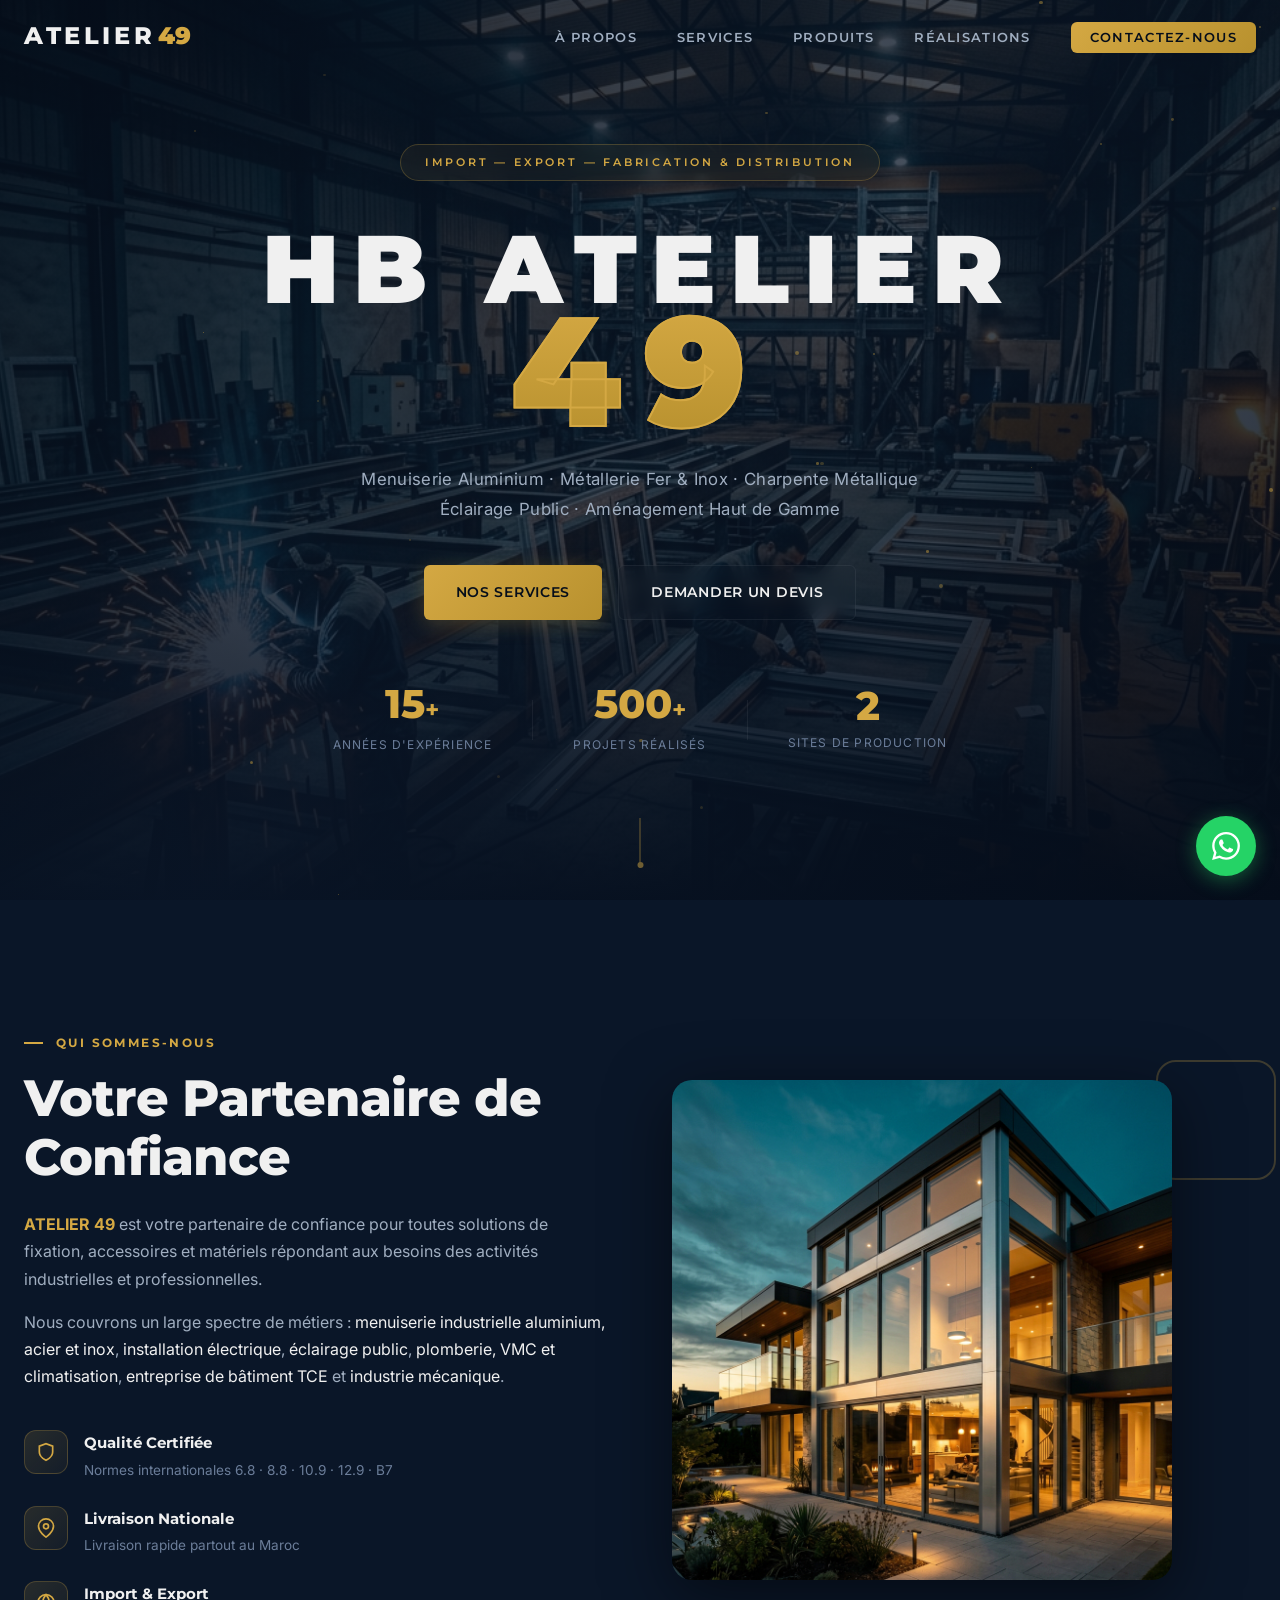
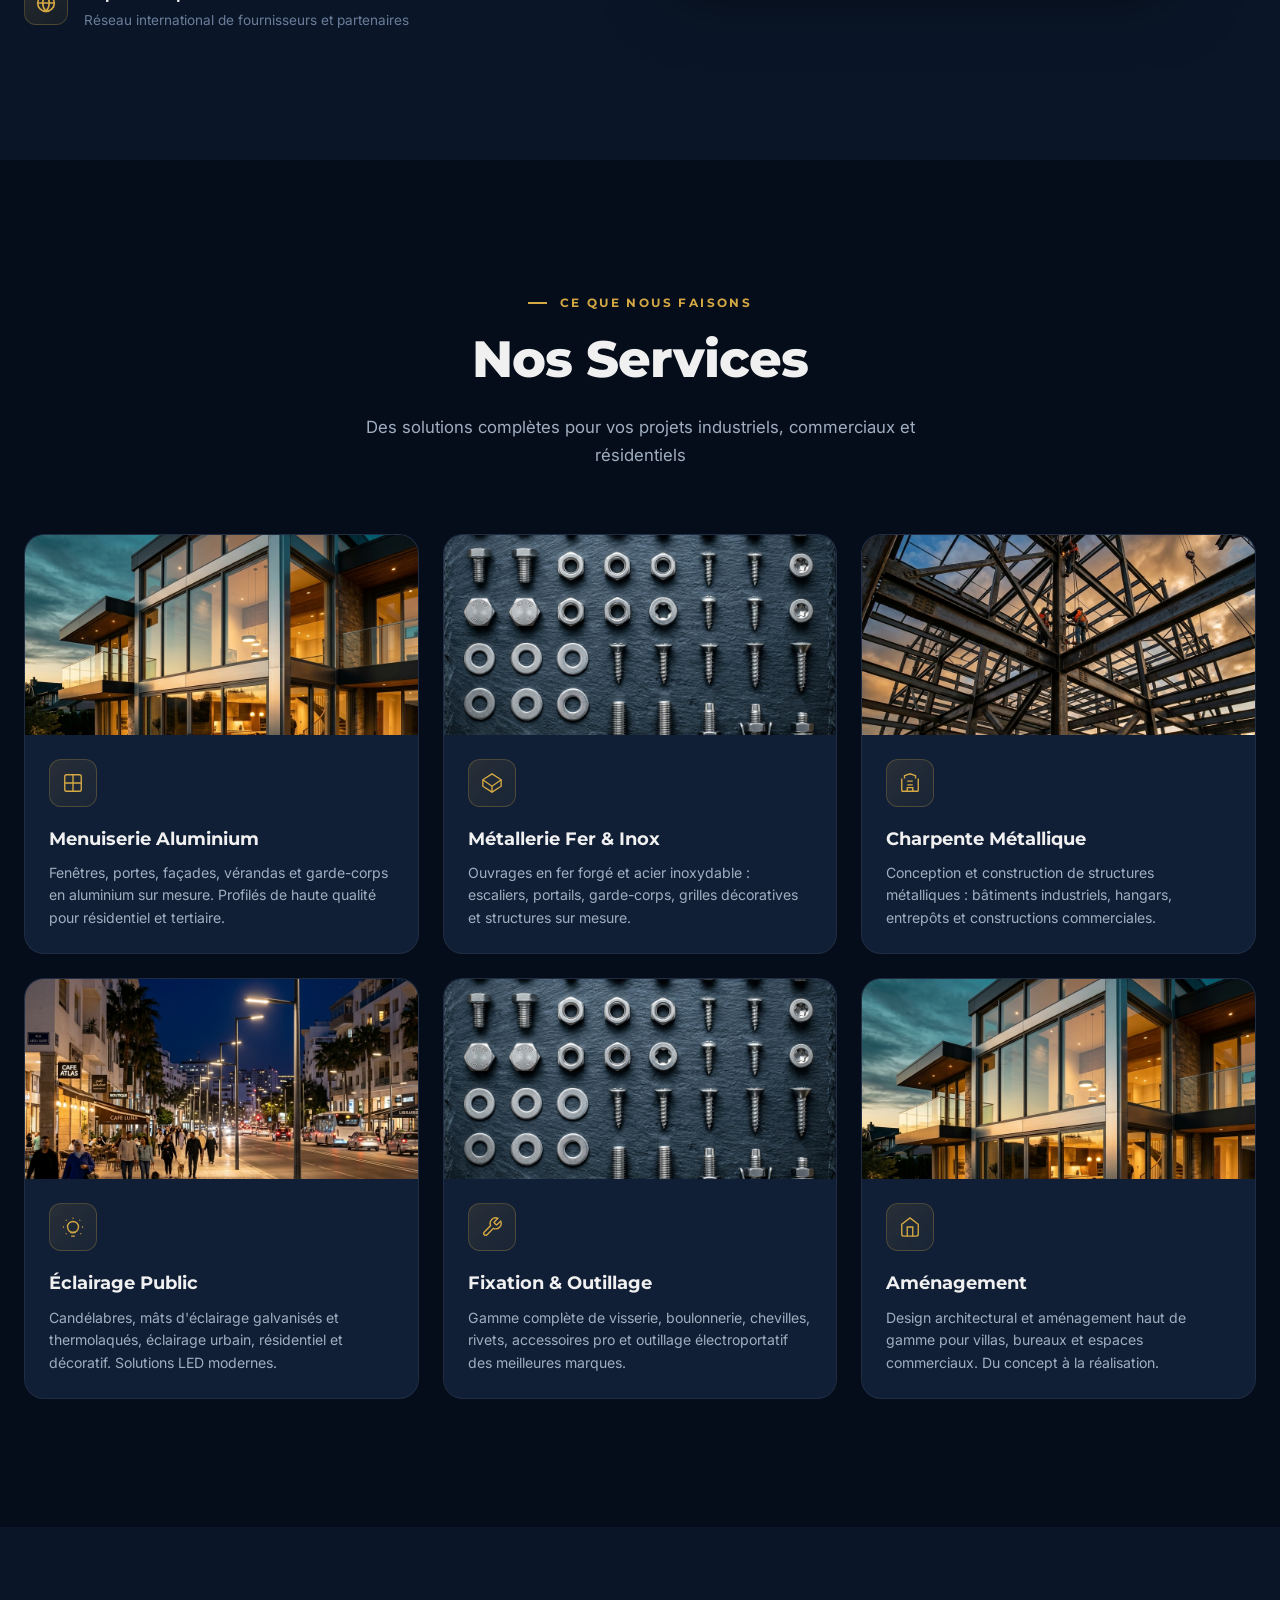
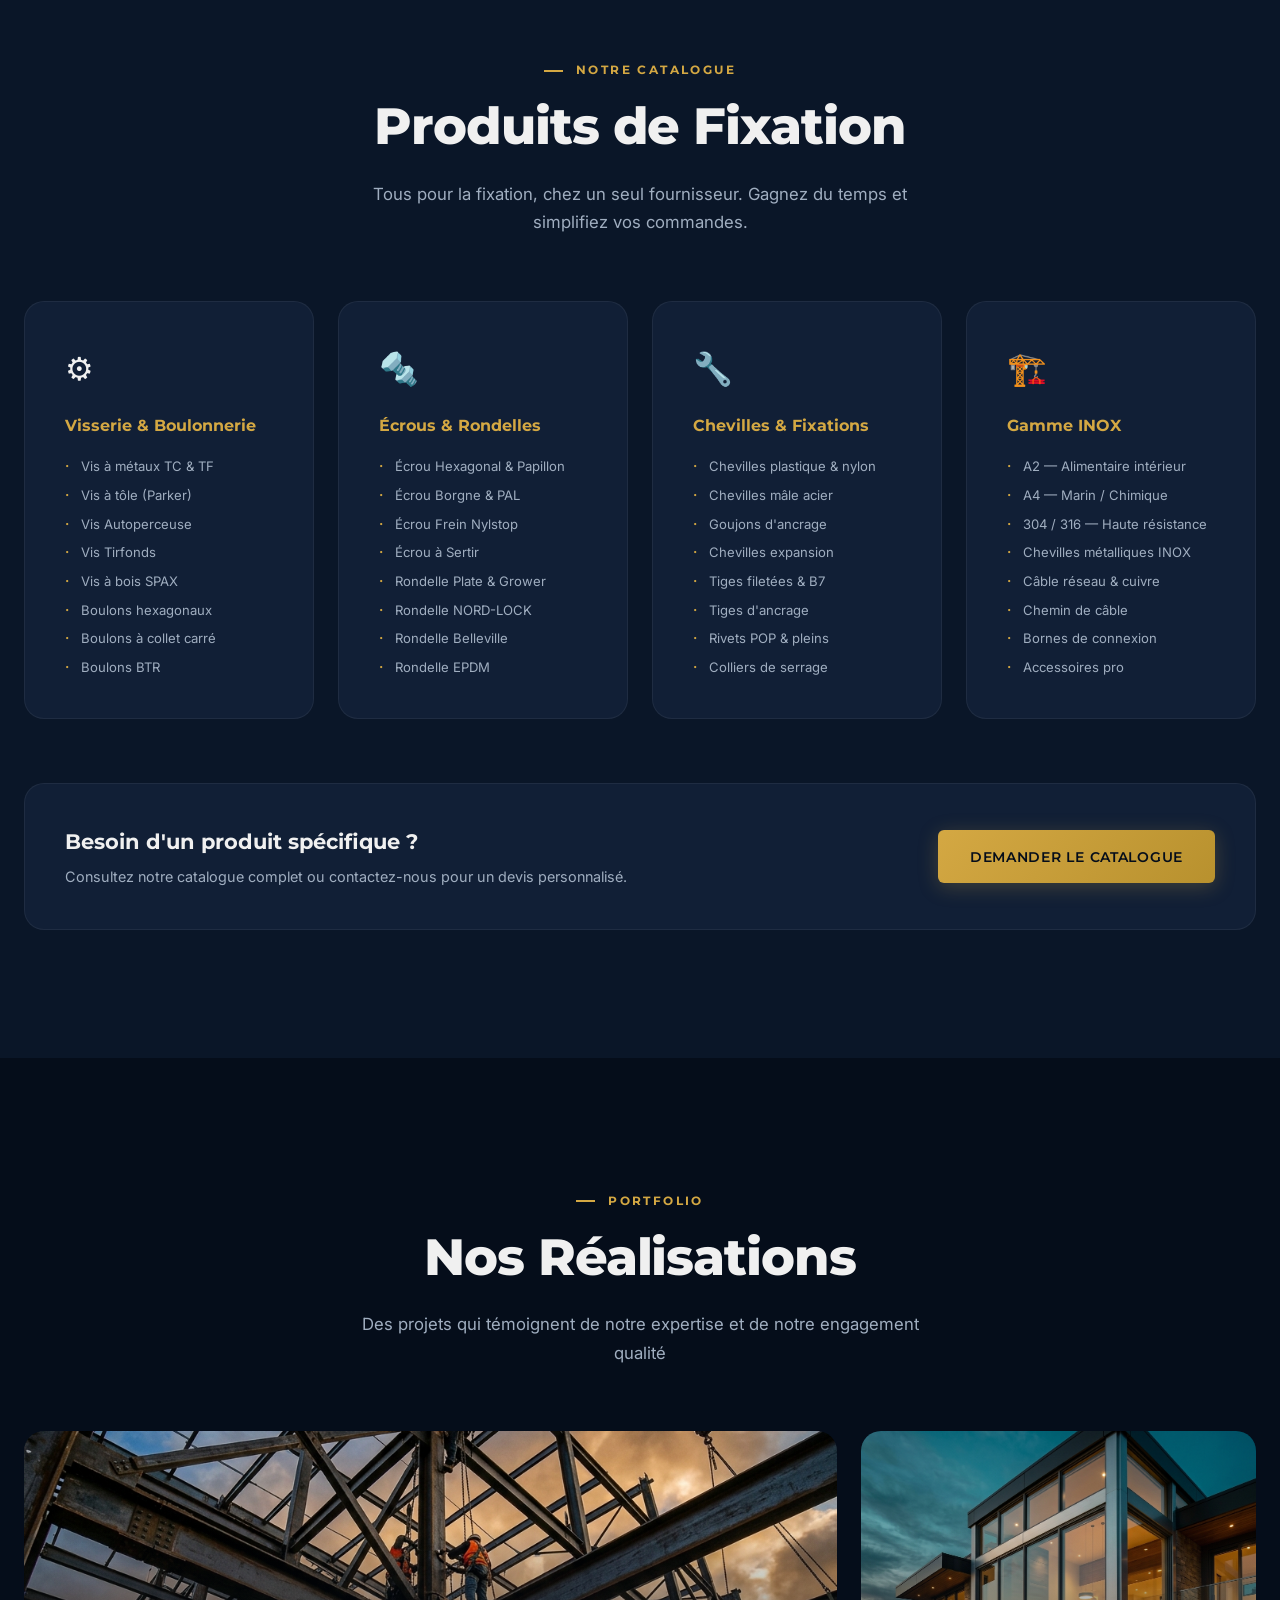
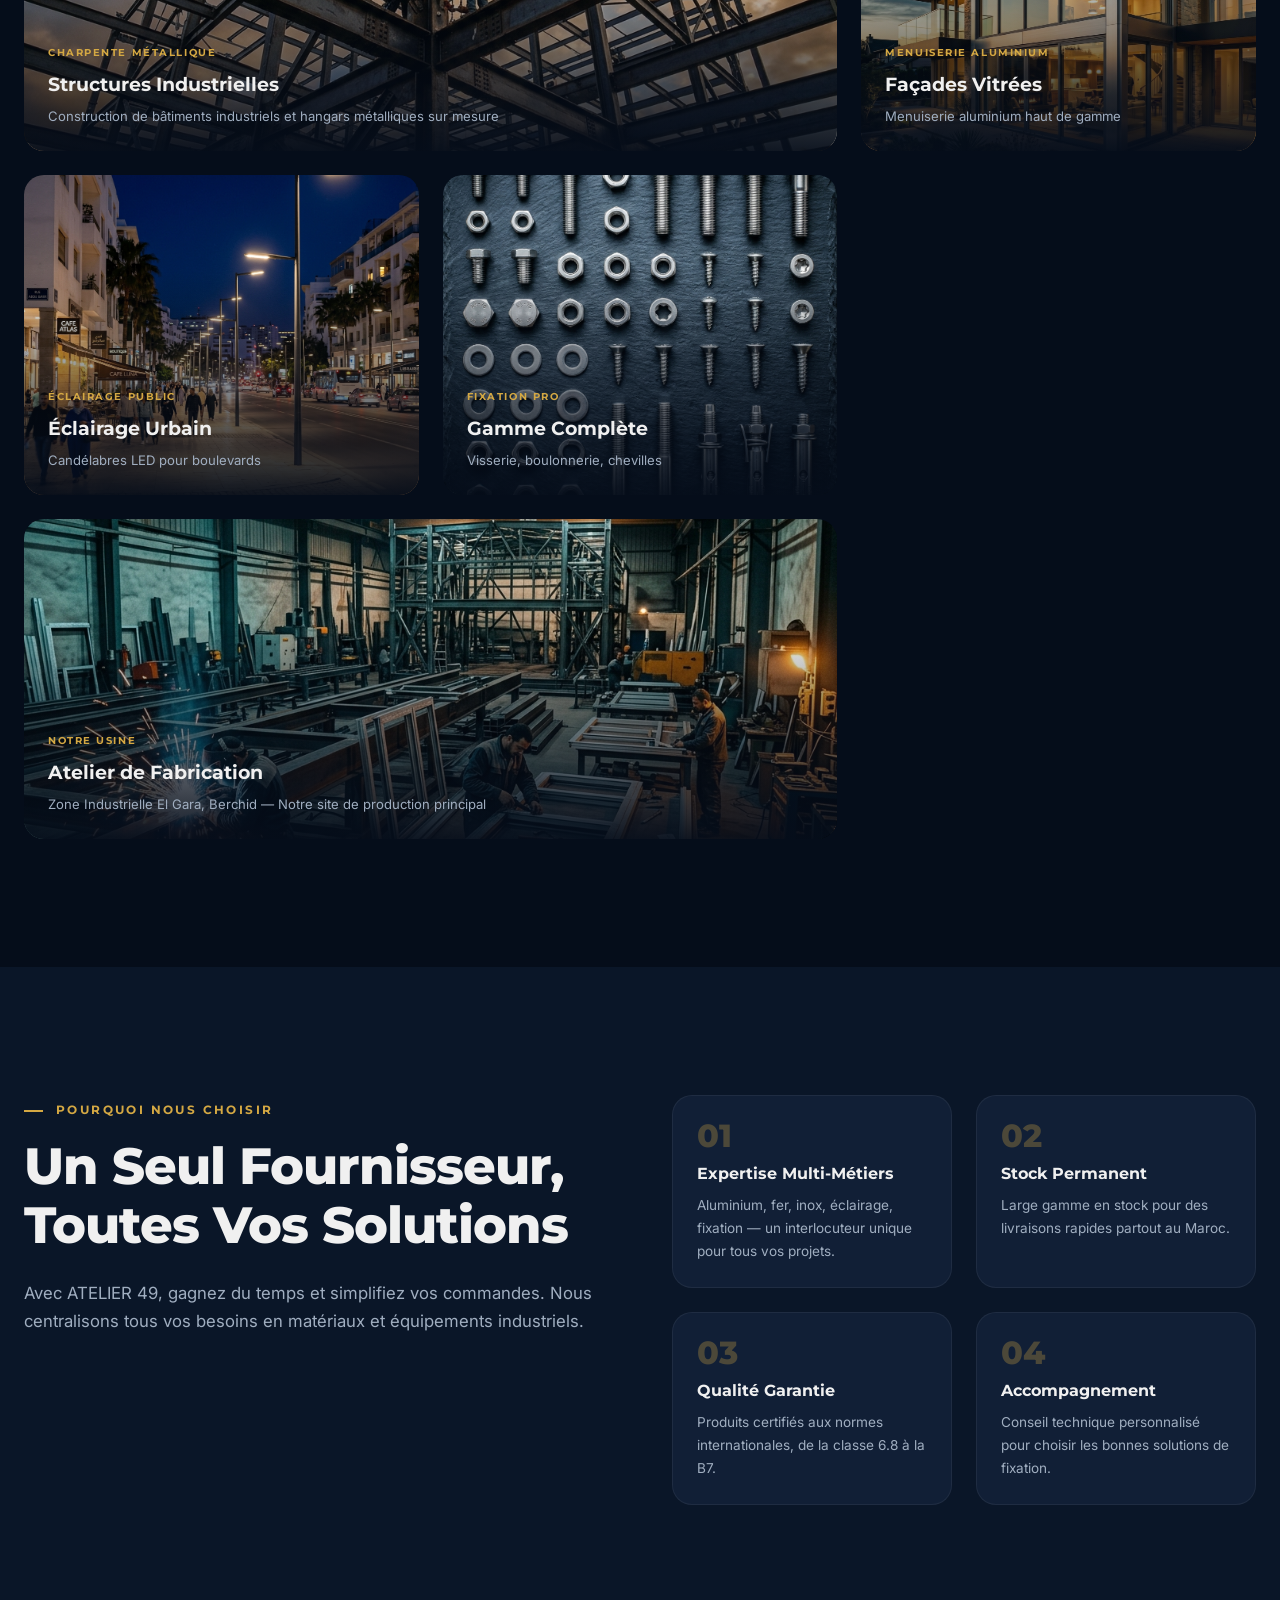
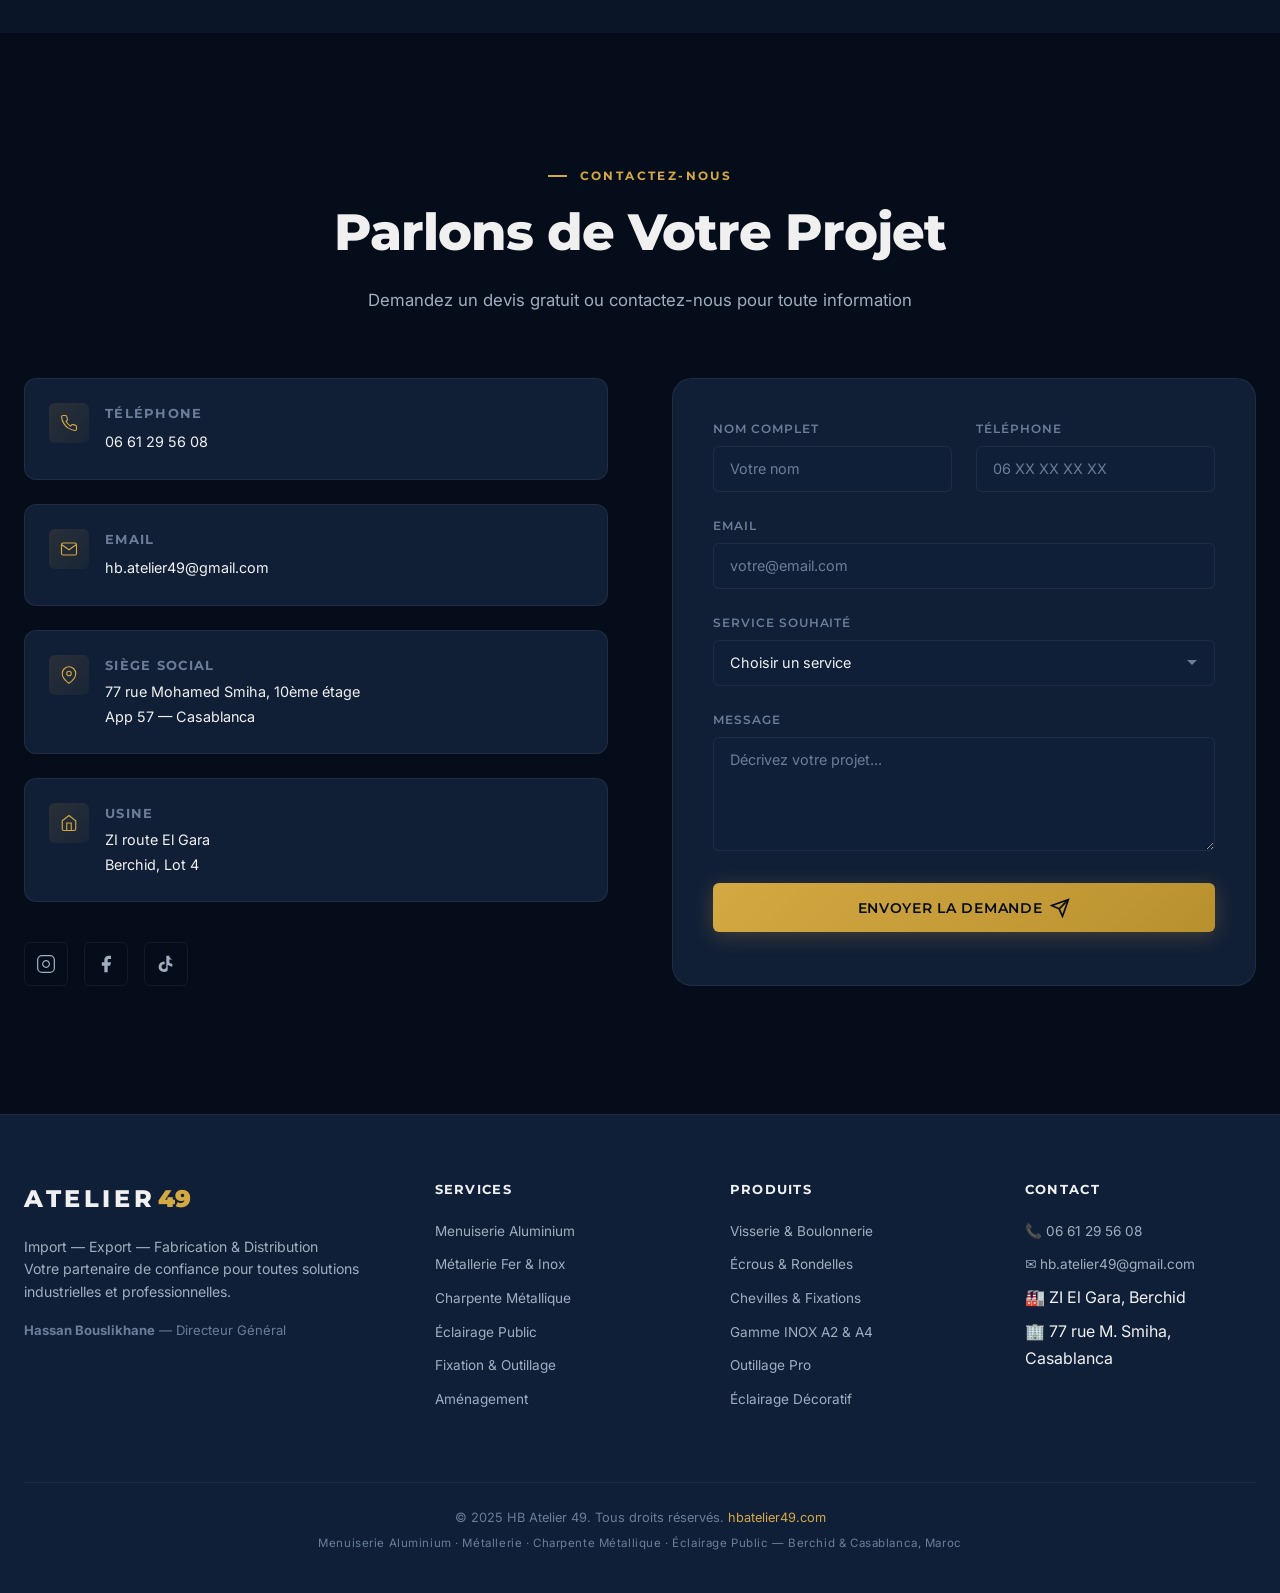
==== commit c1a5768a: "✨ Add optimized 1200x630 social preview image and update Open Graph tags for WhatsApp/social sharing" ====
--- a/index.html
+++ b/index.html
@@ -14,12 +14,14 @@
     
     <!-- Open Graph / Facebook -->
     <meta property="og:type" content="website">
-    <meta property="og:url" content="https://hbatelier49.com/">
+    <meta property="og:url" content="https://benjelloun.dev/hbatelier49/">
     <meta property="og:title" content="HB Atelier 49 | Menuiserie Aluminium & Métallerie au Maroc">
     <meta property="og:description" content="Expert en menuiserie aluminium, métallerie fer & inox, charpente métallique et éclairage public. Berchid & Casablanca, Maroc.">
-    <meta property="og:image" content="https://hbatelier49.com/assets/images/hero-metalwork.png">
+    <meta property="og:image" content="https://benjelloun.dev/hbatelier49/assets/images/social-preview.jpg">
     <meta property="og:image:width" content="1200">
     <meta property="og:image:height" content="630">
+    <meta property="og:image:type" content="image/jpeg">
+    <meta property="og:image:alt" content="Atelier de fabrication métallique et menuiserie aluminium HB Atelier 49">
     <meta property="og:site_name" content="HB Atelier 49">
     <meta property="og:locale" content="fr_MA">
 
@@ -27,7 +29,7 @@
     <meta name="twitter:card" content="summary_large_image">
     <meta name="twitter:title" content="HB Atelier 49 | Menuiserie Aluminium & Métallerie au Maroc">
     <meta name="twitter:description" content="Expert en menuiserie aluminium, métallerie fer & inox, charpente métallique et éclairage public.">
-    <meta name="twitter:image" content="https://hbatelier49.com/assets/images/hero-metalwork.png">
+    <meta name="twitter:image" content="https://benjelloun.dev/hbatelier49/assets/images/social-preview.jpg">
     
     <!-- Theme Color -->
     <meta name="theme-color" content="#0a1628">
